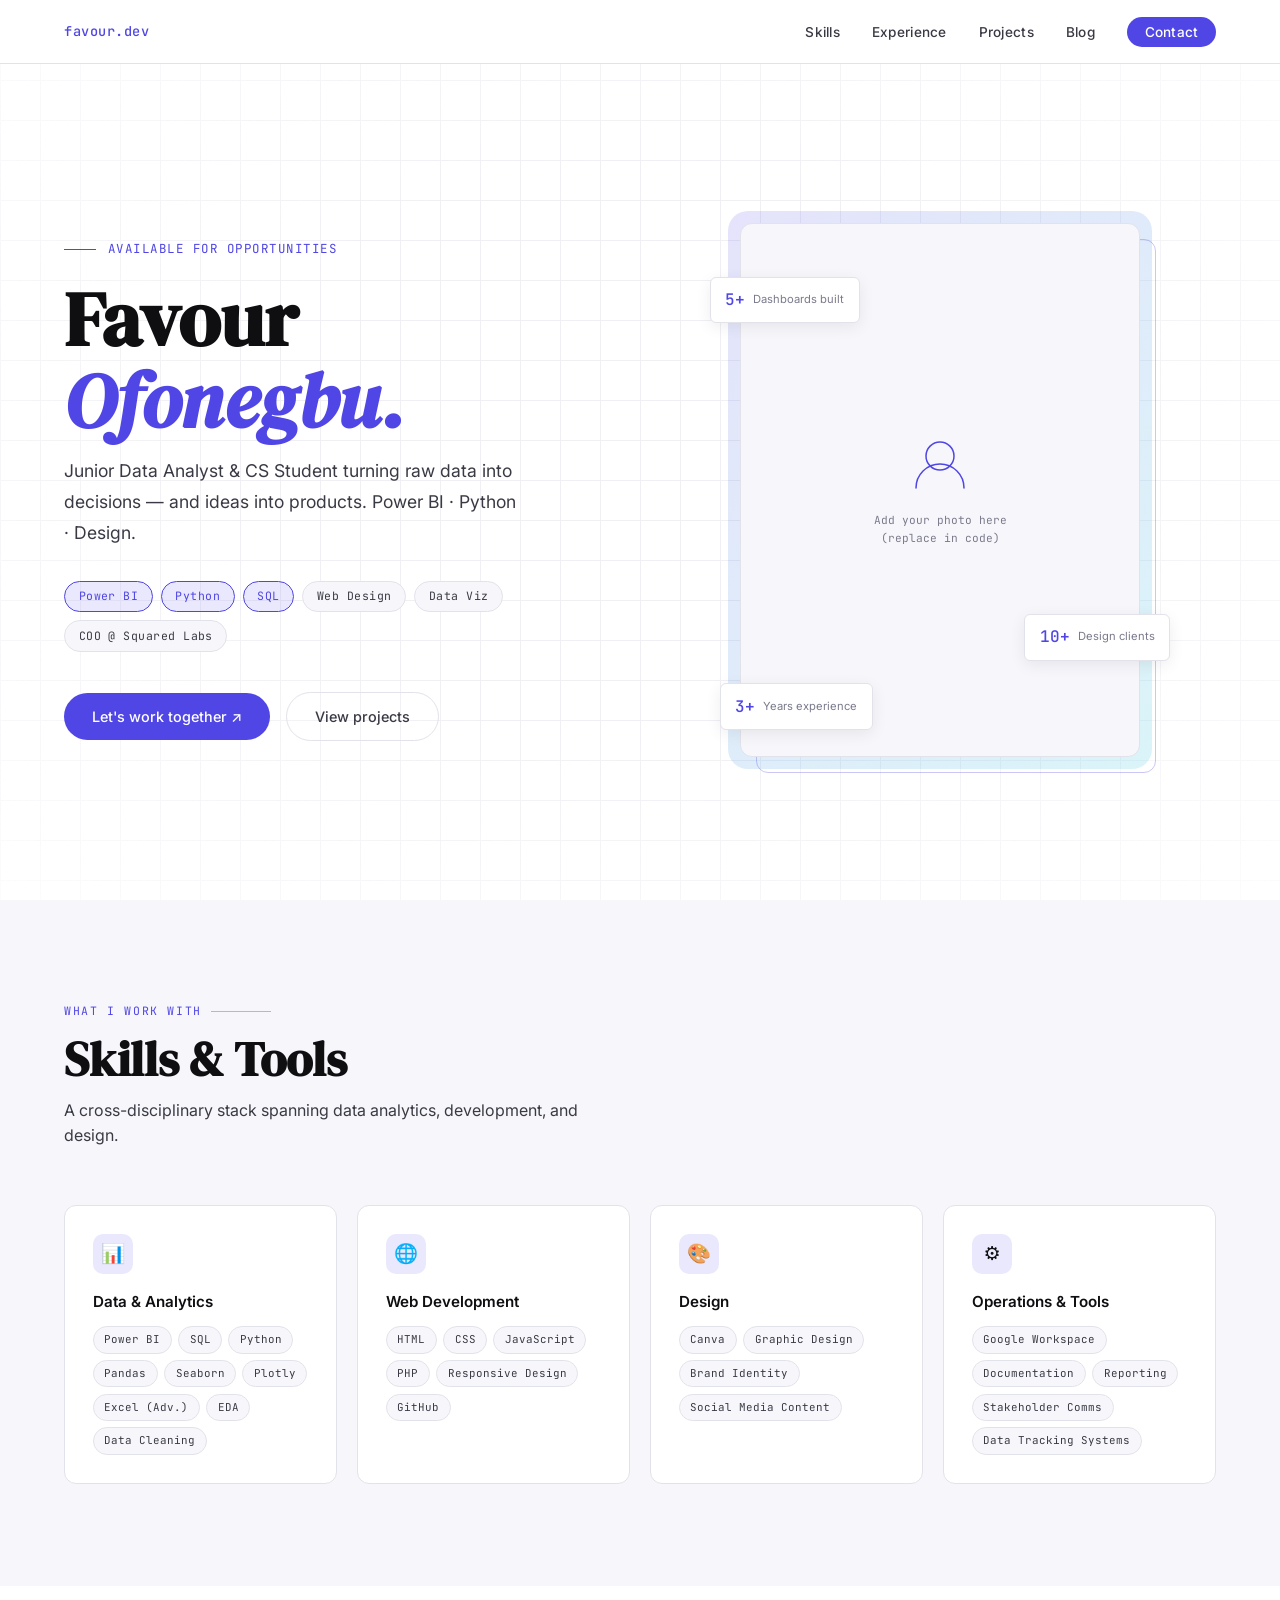
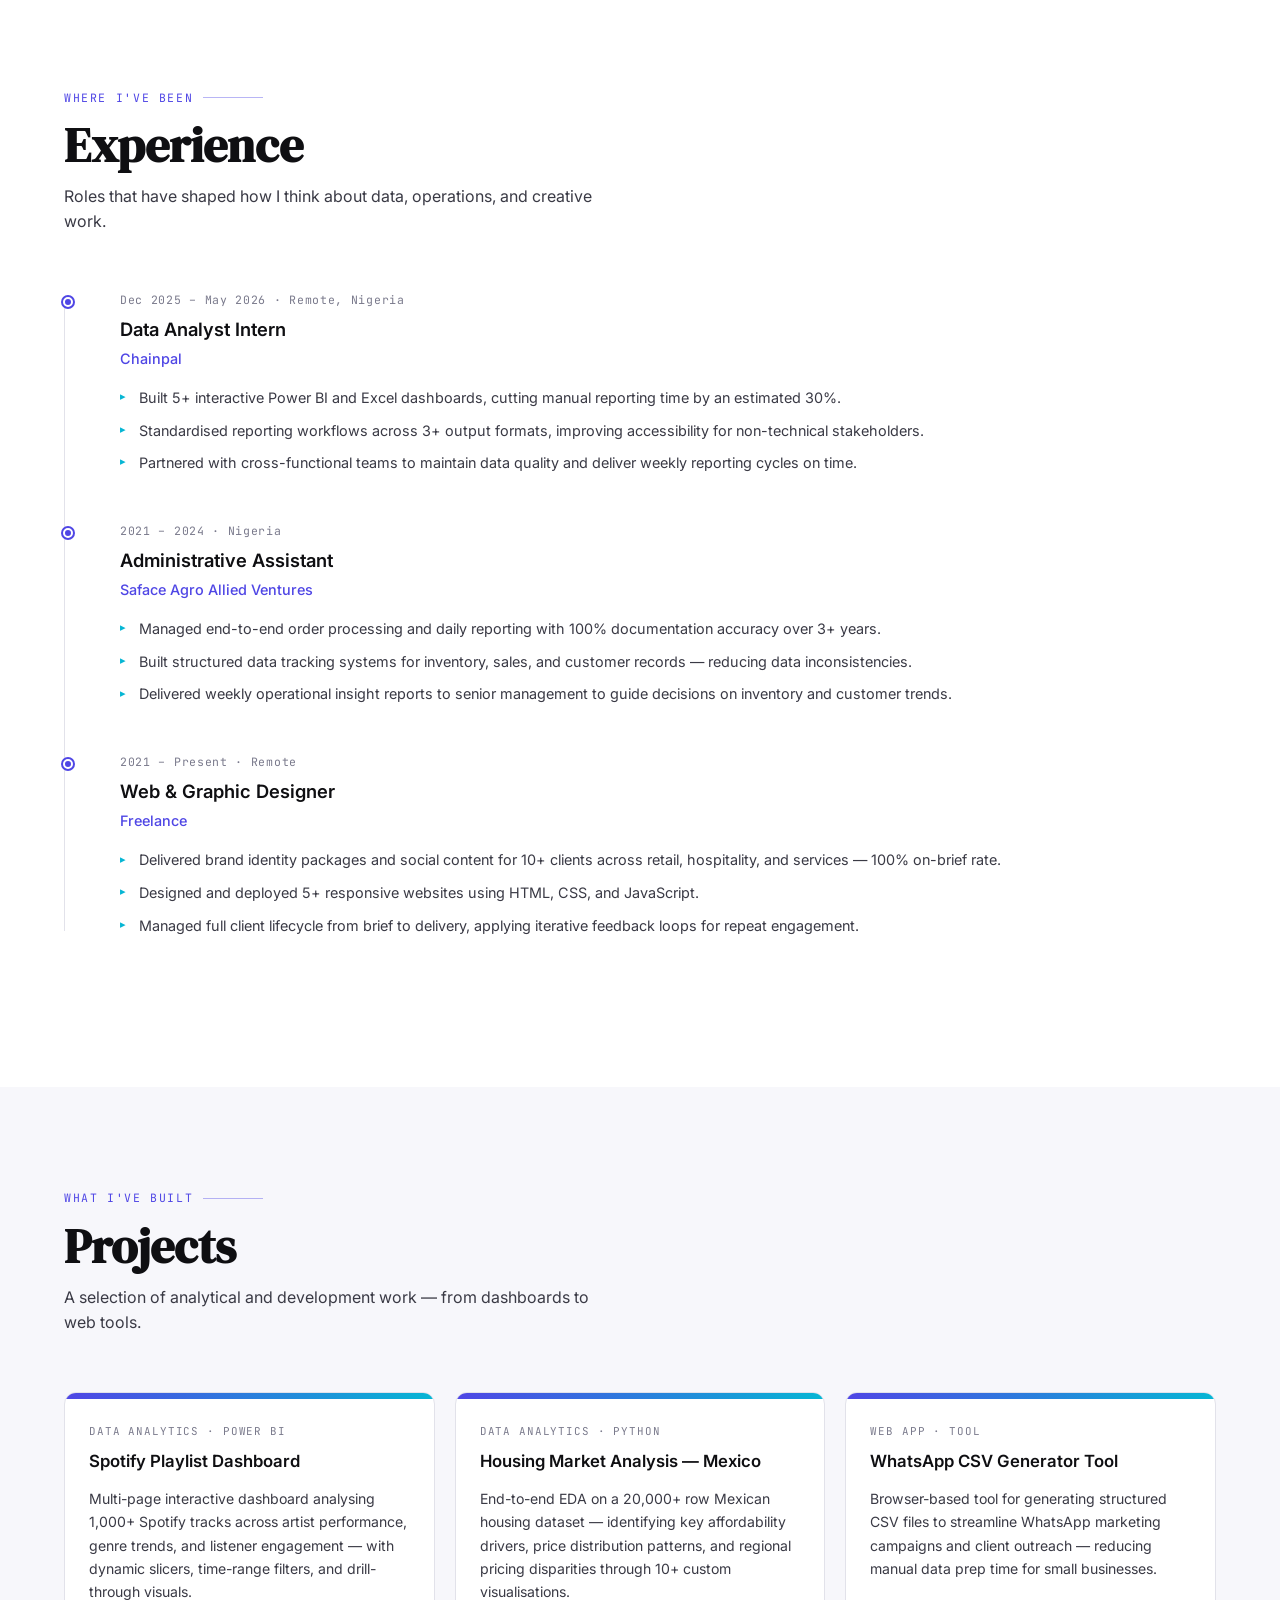
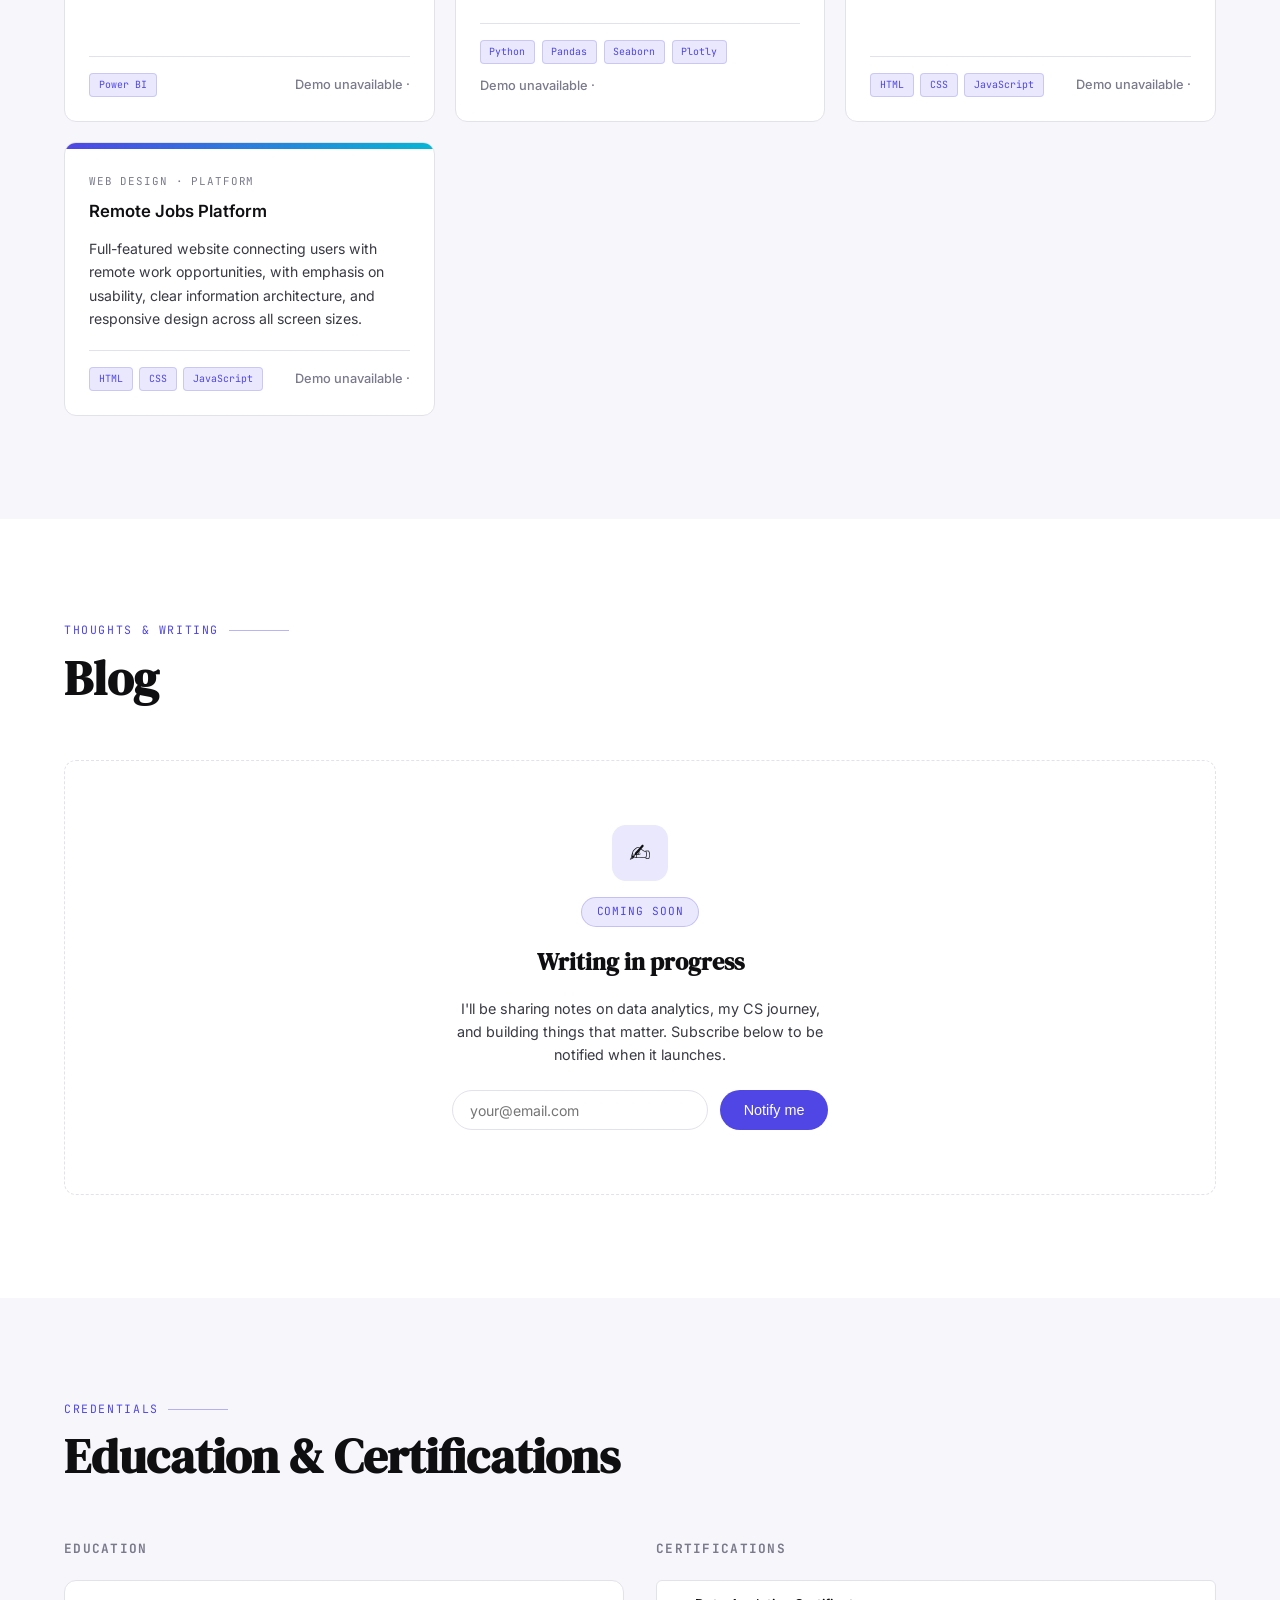
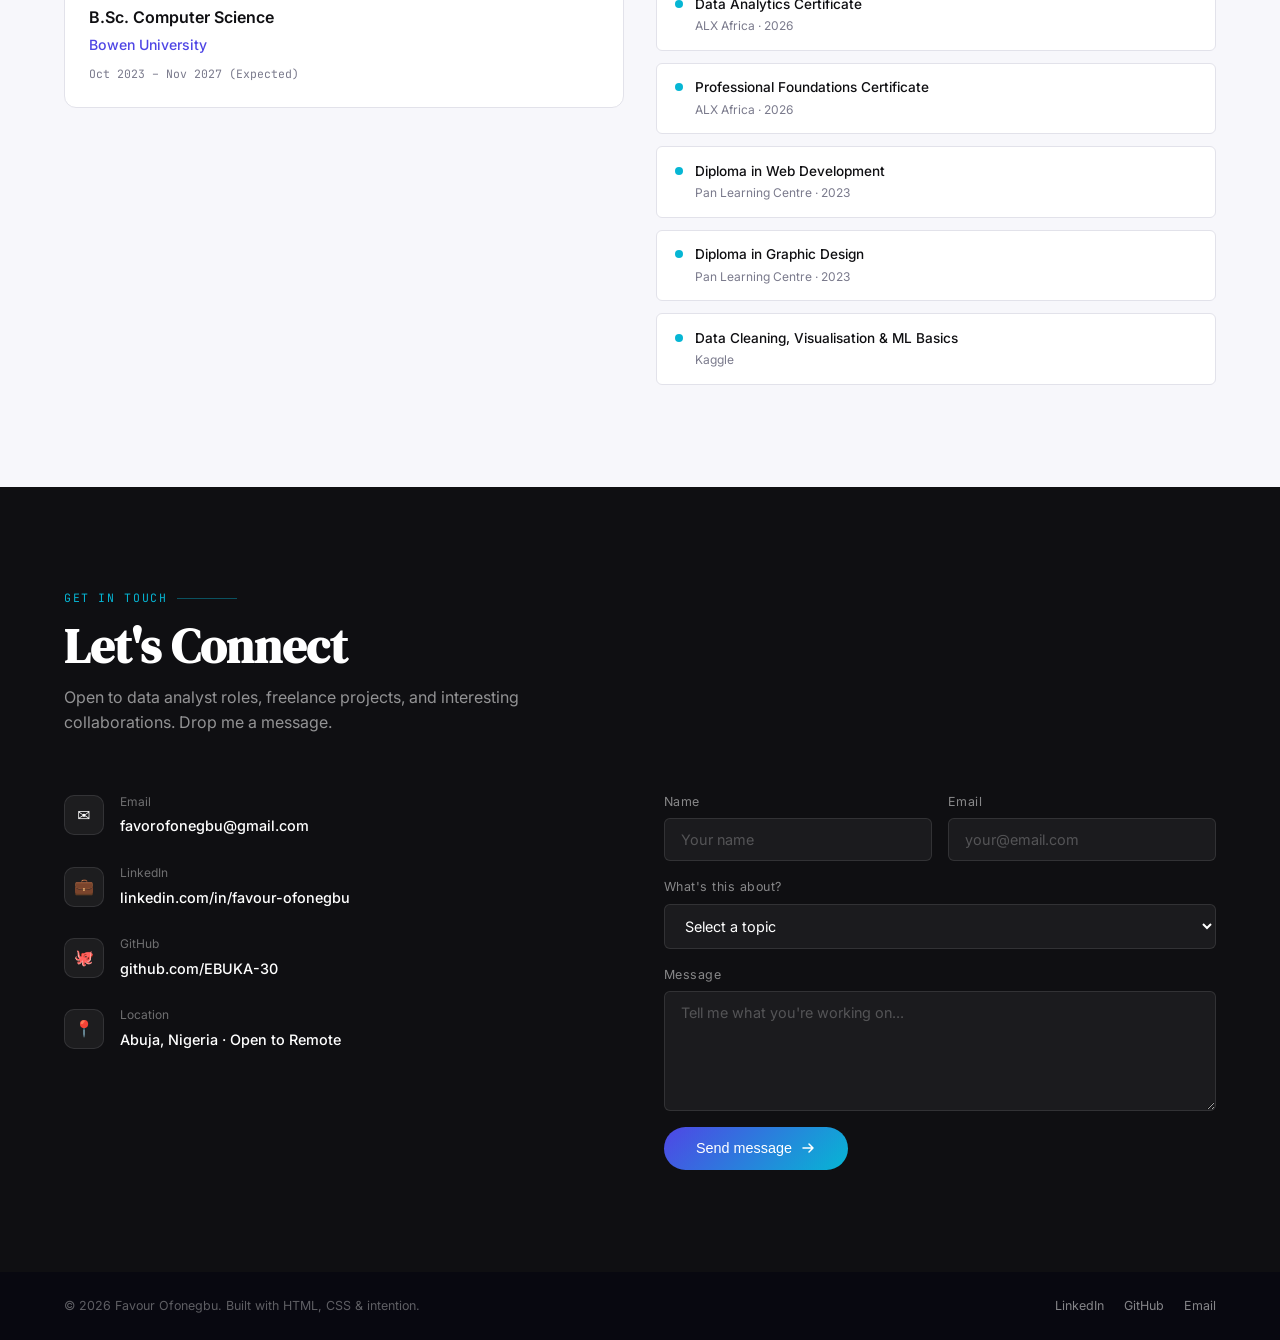
==== index.html @ 244ebd6d "Initial portfolio deploy" ====
<!DOCTYPE html>
<html lang="en">
<head>
  <meta charset="UTF-8" />
  <meta name="viewport" content="width=device-width, initial-scale=1.0" />
  <title>Favour Ofonegbu — Data Analyst & Designer</title>
  <link rel="preconnect" href="https://fonts.googleapis.com" />
  <link rel="preconnect" href="https://fonts.gstatic.com" crossorigin />
  <link href="https://fonts.googleapis.com/css2?family=DM+Serif+Display:ital@0;1&family=Inter:wght@300;400;500;600&family=JetBrains+Mono:wght@400;500&display=swap" rel="stylesheet" />
  <style>
    *, *::before, *::after { box-sizing: border-box; margin: 0; padding: 0; }

    :root {
      --ink:       #0F0F12;
      --ink-soft:  #3A3A45;
      --mid:       #7A7A8C;
      --line:      #E2E2EA;
      --surface:   #F7F7FB;
      --white:     #FFFFFF;
      --accent:    #4F46E5;       /* indigo — analytical, modern */
      --accent-2:  #06B6D4;       /* cyan — data / creative spark */
      --accent-glow: rgba(79, 70, 229, 0.12);

      --font-display: 'DM Serif Display', Georgia, serif;
      --font-body:    'Inter', system-ui, sans-serif;
      --font-mono:    'JetBrains Mono', monospace;

      --radius: 12px;
      --radius-sm: 6px;
      --transition: 0.25s cubic-bezier(0.4, 0, 0.2, 1);
    }

    html { scroll-behavior: smooth; }
    body {
      font-family: var(--font-body);
      background: var(--white);
      color: var(--ink);
      line-height: 1.6;
      -webkit-font-smoothing: antialiased;
    }

    /* ── SCROLLBAR ── */
    ::-webkit-scrollbar { width: 4px; }
    ::-webkit-scrollbar-track { background: var(--surface); }
    ::-webkit-scrollbar-thumb { background: var(--accent); border-radius: 4px; }

    /* ── NAV ── */
    nav {
      position: fixed; top: 0; left: 0; right: 0; z-index: 100;
      display: flex; align-items: center; justify-content: space-between;
      padding: 0 clamp(1.5rem, 5vw, 4rem);
      height: 64px;
      background: rgba(255,255,255,0.85);
      backdrop-filter: blur(12px);
      border-bottom: 1px solid var(--line);
    }
    .nav-logo {
      font-family: var(--font-mono);
      font-size: 0.85rem;
      font-weight: 500;
      color: var(--accent);
      letter-spacing: 0.04em;
      text-decoration: none;
    }
    .nav-links { display: flex; gap: 2rem; list-style: none; }
    .nav-links a {
      font-size: 0.85rem;
      font-weight: 500;
      color: var(--ink-soft);
      text-decoration: none;
      letter-spacing: 0.02em;
      transition: color var(--transition);
    }
    .nav-links a:hover { color: var(--accent); }
    .nav-cta {
      background: var(--accent);
      color: var(--white) !important;
      padding: 0.45rem 1.1rem;
      border-radius: 99px;
      transition: opacity var(--transition) !important;
    }
    .nav-cta:hover { opacity: 0.85; color: var(--white) !important; }

    .hamburger { display: none; flex-direction: column; gap: 5px; cursor: pointer; background: none; border: none; padding: 4px; }
    .hamburger span { display: block; width: 22px; height: 2px; background: var(--ink); border-radius: 2px; transition: var(--transition); }

    /* ── HERO ── */
    #hero {
      min-height: 100vh;
      display: grid;
      grid-template-columns: 1fr 1fr;
      align-items: center;
      padding: 80px clamp(1.5rem, 5vw, 4rem) 0;
      gap: 3rem;
      position: relative;
      overflow: hidden;
    }
    .hero-bg-grid {
      position: absolute; inset: 0; z-index: 0;
      background-image:
        linear-gradient(var(--line) 1px, transparent 1px),
        linear-gradient(90deg, var(--line) 1px, transparent 1px);
      background-size: 40px 40px;
      opacity: 0.5;
      mask-image: radial-gradient(ellipse 80% 80% at 50% 50%, black 40%, transparent 100%);
    }
    .hero-content { position: relative; z-index: 1; }
    .hero-eyebrow {
      font-family: var(--font-mono);
      font-size: 0.78rem;
      color: var(--accent);
      letter-spacing: 0.12em;
      text-transform: uppercase;
      margin-bottom: 1.25rem;
      display: flex; align-items: center; gap: 0.75rem;
    }
    .hero-eyebrow::before {
      content: '';
      display: block; width: 32px; height: 1px; background: var(--accent);
    }
    .hero-name {
      font-family: var(--font-display);
      font-size: clamp(2.8rem, 6vw, 5rem);
      line-height: 1.05;
      color: var(--ink);
      margin-bottom: 1rem;
    }
    .hero-name em {
      font-style: italic;
      color: var(--accent);
    }
    .hero-tagline {
      font-size: 1.1rem;
      color: var(--ink-soft);
      max-width: 460px;
      margin-bottom: 2rem;
      line-height: 1.75;
    }
    .hero-tags {
      display: flex; flex-wrap: wrap; gap: 0.5rem; margin-bottom: 2.5rem;
    }
    .tag {
      font-family: var(--font-mono);
      font-size: 0.72rem;
      padding: 0.35rem 0.85rem;
      border-radius: 99px;
      border: 1px solid var(--line);
      color: var(--ink-soft);
      background: var(--surface);
      letter-spacing: 0.04em;
    }
    .tag.active {
      border-color: var(--accent);
      color: var(--accent);
      background: var(--accent-glow);
    }
    .hero-actions { display: flex; gap: 1rem; flex-wrap: wrap; align-items: center; }
    .btn {
      display: inline-flex; align-items: center; gap: 0.5rem;
      padding: 0.75rem 1.75rem;
      border-radius: 99px;
      font-size: 0.9rem;
      font-weight: 500;
      text-decoration: none;
      cursor: pointer;
      border: none;
      transition: all var(--transition);
    }
    .btn-primary {
      background: var(--accent);
      color: var(--white);
    }
    .btn-primary:hover { opacity: 0.88; transform: translateY(-1px); }
    .btn-ghost {
      background: transparent;
      color: var(--ink-soft);
      border: 1px solid var(--line);
    }
    .btn-ghost:hover { border-color: var(--accent); color: var(--accent); transform: translateY(-1px); }

    /* Hero photo */
    .hero-visual {
      position: relative; z-index: 1;
      display: flex; justify-content: center; align-items: center;
    }
    .photo-frame {
      position: relative;
      width: clamp(260px, 35vw, 400px);
      aspect-ratio: 3/4;
    }
    .photo-frame::before {
      content: '';
      position: absolute;
      inset: -12px;
      border-radius: calc(var(--radius) + 8px);
      background: linear-gradient(135deg, var(--accent), var(--accent-2));
      z-index: -1;
      opacity: 0.15;
    }
    .photo-frame::after {
      content: '';
      position: absolute;
      top: 16px; right: -16px;
      width: 100%; height: 100%;
      border-radius: var(--radius);
      border: 1.5px solid var(--accent);
      opacity: 0.3;
      z-index: -1;
    }
    .photo-placeholder {
      width: 100%; height: 100%;
      border-radius: var(--radius);
      background: var(--surface);
      border: 1px solid var(--line);
      display: flex; flex-direction: column;
      align-items: center; justify-content: center;
      gap: 1rem;
      overflow: hidden;
    }
    .photo-placeholder img {
      width: 100%; height: 100%;
      object-fit: cover;
      border-radius: var(--radius);
      display: block;
    }
    .photo-placeholder .placeholder-text {
      font-family: var(--font-mono);
      font-size: 0.7rem;
      color: var(--mid);
      text-align: center;
    }

    /* floating data chips */
    .data-chip {
      position: absolute;
      background: var(--white);
      border: 1px solid var(--line);
      border-radius: var(--radius-sm);
      padding: 0.6rem 0.9rem;
      display: flex; align-items: center; gap: 0.5rem;
      box-shadow: 0 4px 16px rgba(0,0,0,0.07);
      animation: float 4s ease-in-out infinite;
    }
    .data-chip .chip-val {
      font-family: var(--font-mono);
      font-size: 1rem;
      font-weight: 500;
      color: var(--accent);
    }
    .data-chip .chip-label {
      font-size: 0.7rem;
      color: var(--mid);
      white-space: nowrap;
    }
    .chip-1 { top: 10%; left: -30px; animation-delay: 0s; }
    .chip-2 { bottom: 18%; right: -30px; animation-delay: 1.5s; }
    .chip-3 { bottom: 5%; left: -20px; animation-delay: 0.8s; }

    @keyframes float {
      0%, 100% { transform: translateY(0); }
      50% { transform: translateY(-8px); }
    }

    /* ── SECTION BASE ── */
    section { padding: clamp(4rem, 8vw, 7rem) clamp(1.5rem, 5vw, 4rem); }
    .section-header { margin-bottom: 3.5rem; }
    .section-eyebrow {
      font-family: var(--font-mono);
      font-size: 0.72rem;
      color: var(--accent);
      letter-spacing: 0.14em;
      text-transform: uppercase;
      margin-bottom: 0.75rem;
      display: flex; align-items: center; gap: 0.6rem;
    }
    .section-eyebrow::after {
      content: '';
      flex: 1; max-width: 60px; height: 1px; background: var(--accent); opacity: 0.4;
    }
    .section-title {
      font-family: var(--font-display);
      font-size: clamp(2rem, 4vw, 3rem);
      line-height: 1.1;
    }
    .section-subtitle {
      font-size: 1rem;
      color: var(--ink-soft);
      margin-top: 0.75rem;
      max-width: 560px;
    }

    /* ── SKILLS ── */
    #skills { background: var(--surface); }
    .skills-grid {
      display: grid;
      grid-template-columns: repeat(auto-fit, minmax(260px, 1fr));
      gap: 1.25rem;
    }
    .skill-card {
      background: var(--white);
      border: 1px solid var(--line);
      border-radius: var(--radius);
      padding: 1.75rem;
      transition: all var(--transition);
      position: relative;
      overflow: hidden;
    }
    .skill-card::before {
      content: '';
      position: absolute;
      top: 0; left: 0; right: 0; height: 3px;
      background: linear-gradient(90deg, var(--accent), var(--accent-2));
      transform: scaleX(0); transform-origin: left;
      transition: transform var(--transition);
    }
    .skill-card:hover { transform: translateY(-4px); box-shadow: 0 12px 32px rgba(79,70,229,0.1); }
    .skill-card:hover::before { transform: scaleX(1); }
    .skill-icon {
      width: 40px; height: 40px;
      border-radius: 10px;
      background: var(--accent-glow);
      display: flex; align-items: center; justify-content: center;
      margin-bottom: 1rem;
      font-size: 1.2rem;
    }
    .skill-card h3 {
      font-size: 0.95rem;
      font-weight: 600;
      margin-bottom: 0.75rem;
      color: var(--ink);
    }
    .skill-pills { display: flex; flex-wrap: wrap; gap: 0.4rem; }
    .pill {
      font-family: var(--font-mono);
      font-size: 0.68rem;
      padding: 0.25rem 0.65rem;
      border-radius: 99px;
      background: var(--surface);
      color: var(--ink-soft);
      border: 1px solid var(--line);
    }

    /* ── EXPERIENCE ── */
    #experience { background: var(--white); }
    .timeline { position: relative; padding-left: 1.5rem; }
    .timeline::before {
      content: '';
      position: absolute; left: 0; top: 6px; bottom: 6px;
      width: 1px; background: var(--line);
    }
    .timeline-item {
      position: relative;
      margin-bottom: 3rem;
      padding-left: 2rem;
    }
    .timeline-item::before {
      content: '';
      position: absolute; left: -1.55rem; top: 6px;
      width: 10px; height: 10px; border-radius: 50%;
      background: var(--accent);
      border: 2px solid var(--white);
      box-shadow: 0 0 0 2px var(--accent);
    }
    .timeline-meta {
      font-family: var(--font-mono);
      font-size: 0.72rem;
      color: var(--mid);
      letter-spacing: 0.06em;
      margin-bottom: 0.35rem;
    }
    .timeline-role {
      font-size: 1.15rem;
      font-weight: 600;
      color: var(--ink);
      margin-bottom: 0.15rem;
    }
    .timeline-company {
      font-size: 0.9rem;
      color: var(--accent);
      font-weight: 500;
      margin-bottom: 1rem;
    }
    .timeline-list { list-style: none; display: flex; flex-direction: column; gap: 0.6rem; }
    .timeline-list li {
      font-size: 0.9rem;
      color: var(--ink-soft);
      padding-left: 1.2rem;
      position: relative;
      line-height: 1.6;
    }
    .timeline-list li::before {
      content: '▸';
      position: absolute; left: 0;
      color: var(--accent-2);
      font-size: 0.7rem;
      top: 0.2em;
    }

    /* ── PROJECTS ── */
    #projects { background: var(--surface); }
    .projects-grid {
      display: grid;
      grid-template-columns: repeat(auto-fit, minmax(280px, 1fr));
      gap: 1.25rem;
    }
    .project-card {
      background: var(--white);
      border: 1px solid var(--line);
      border-radius: var(--radius);
      overflow: hidden;
      transition: all var(--transition);
      display: flex; flex-direction: column;
    }
    .project-card:hover { transform: translateY(-4px); box-shadow: 0 16px 40px rgba(79,70,229,0.1); }
    .project-banner {
      height: 6px;
      background: linear-gradient(90deg, var(--accent), var(--accent-2));
    }
    .project-body { padding: 1.5rem; flex: 1; display: flex; flex-direction: column; }
    .project-type {
      font-family: var(--font-mono);
      font-size: 0.68rem;
      color: var(--mid);
      letter-spacing: 0.08em;
      text-transform: uppercase;
      margin-bottom: 0.5rem;
    }
    .project-title {
      font-size: 1.05rem;
      font-weight: 600;
      margin-bottom: 0.75rem;
      color: var(--ink);
    }
    .project-desc {
      font-size: 0.88rem;
      color: var(--ink-soft);
      line-height: 1.65;
      flex: 1;
      margin-bottom: 1.25rem;
    }
    .project-footer {
      display: flex; align-items: center; justify-content: space-between;
      border-top: 1px solid var(--line);
      padding-top: 1rem;
      gap: 0.75rem;
      flex-wrap: wrap;
    }
    .project-stack { display: flex; gap: 0.4rem; flex-wrap: wrap; }
    .stack-badge {
      font-family: var(--font-mono);
      font-size: 0.62rem;
      padding: 0.2rem 0.55rem;
      border-radius: 4px;
      background: var(--accent-glow);
      color: var(--accent);
      border: 1px solid rgba(79,70,229,0.2);
    }
    .project-link {
      font-size: 0.8rem;
      font-weight: 500;
      color: var(--mid);
      text-decoration: none;
      display: flex; align-items: center; gap: 0.35rem;
      transition: color var(--transition);
      white-space: nowrap;
    }
    .project-link:hover { color: var(--accent); }
    .project-link.unavailable { cursor: default; pointer-events: none; }

    /* ── BLOG ── */
    #blog { background: var(--white); }
    .blog-coming-soon {
      border: 1.5px dashed var(--line);
      border-radius: var(--radius);
      padding: 4rem 2rem;
      text-align: center;
      display: flex; flex-direction: column; align-items: center; gap: 1rem;
    }
    .blog-coming-soon .cs-icon {
      width: 56px; height: 56px;
      border-radius: 14px;
      background: var(--accent-glow);
      display: flex; align-items: center; justify-content: center;
      font-size: 1.6rem;
    }
    .blog-coming-soon h3 {
      font-family: var(--font-display);
      font-size: 1.5rem;
    }
    .blog-coming-soon p {
      color: var(--ink-soft);
      font-size: 0.9rem;
      max-width: 380px;
    }
    .cs-badge {
      font-family: var(--font-mono);
      font-size: 0.7rem;
      padding: 0.3rem 0.9rem;
      border-radius: 99px;
      background: var(--accent-glow);
      color: var(--accent);
      border: 1px solid rgba(79,70,229,0.25);
      letter-spacing: 0.08em;
      text-transform: uppercase;
    }

    /* ── EDUCATION & CERTS ── */
    #education { background: var(--surface); }
    .edu-cert-grid {
      display: grid;
      grid-template-columns: 1fr 1fr;
      gap: 2rem;
    }
    .edu-block h3, .cert-block h3 {
      font-size: 0.8rem;
      font-family: var(--font-mono);
      color: var(--mid);
      letter-spacing: 0.1em;
      text-transform: uppercase;
      margin-bottom: 1.25rem;
    }
    .edu-card {
      background: var(--white);
      border: 1px solid var(--line);
      border-radius: var(--radius);
      padding: 1.5rem;
    }
    .edu-degree {
      font-size: 1rem;
      font-weight: 600;
      margin-bottom: 0.25rem;
    }
    .edu-school {
      font-size: 0.88rem;
      color: var(--accent);
      font-weight: 500;
      margin-bottom: 0.5rem;
    }
    .edu-year {
      font-family: var(--font-mono);
      font-size: 0.72rem;
      color: var(--mid);
    }
    .cert-list { display: flex; flex-direction: column; gap: 0.75rem; }
    .cert-item {
      background: var(--white);
      border: 1px solid var(--line);
      border-radius: var(--radius-sm);
      padding: 0.9rem 1.1rem;
      display: flex; align-items: flex-start; gap: 0.75rem;
    }
    .cert-dot {
      width: 8px; height: 8px; border-radius: 50%;
      background: var(--accent-2); flex-shrink: 0; margin-top: 5px;
    }
    .cert-name {
      font-size: 0.85rem;
      font-weight: 500;
      color: var(--ink);
      line-height: 1.4;
    }
    .cert-issuer {
      font-size: 0.75rem;
      color: var(--mid);
      margin-top: 0.15rem;
    }

    /* ── CONTACT ── */
    #contact {
      background: var(--ink);
      color: var(--white);
    }
    #contact .section-eyebrow { color: var(--accent-2); }
    #contact .section-eyebrow::after { background: var(--accent-2); }
    #contact .section-title { color: var(--white); }
    #contact .section-subtitle { color: rgba(255,255,255,0.55); }

    .contact-grid {
      display: grid;
      grid-template-columns: 1fr 1fr;
      gap: 3rem;
      align-items: start;
    }
    .contact-info { display: flex; flex-direction: column; gap: 1.5rem; }
    .contact-link-row {
      display: flex; align-items: center; gap: 1rem;
    }
    .contact-icon {
      width: 40px; height: 40px; border-radius: 10px;
      background: rgba(255,255,255,0.06);
      border: 1px solid rgba(255,255,255,0.1);
      display: flex; align-items: center; justify-content: center;
      font-size: 1rem; flex-shrink: 0;
    }
    .contact-link-label {
      font-size: 0.75rem;
      color: rgba(255,255,255,0.4);
      margin-bottom: 0.15rem;
    }
    .contact-link-val {
      font-size: 0.9rem;
      font-weight: 500;
      color: var(--white);
      text-decoration: none;
      transition: color var(--transition);
    }
    .contact-link-val:hover { color: var(--accent-2); }

    /* Form */
    .contact-form { display: flex; flex-direction: column; gap: 1rem; }
    .form-row { display: grid; grid-template-columns: 1fr 1fr; gap: 1rem; }
    .form-group { display: flex; flex-direction: column; gap: 0.4rem; }
    .form-group label {
      font-size: 0.78rem;
      color: rgba(255,255,255,0.5);
      letter-spacing: 0.04em;
    }
    .form-group input,
    .form-group textarea,
    .form-group select {
      background: rgba(255,255,255,0.05);
      border: 1px solid rgba(255,255,255,0.1);
      border-radius: var(--radius-sm);
      padding: 0.75rem 1rem;
      color: var(--white);
      font-family: var(--font-body);
      font-size: 0.9rem;
      outline: none;
      transition: border-color var(--transition);
      width: 100%;
    }
    .form-group input::placeholder,
    .form-group textarea::placeholder { color: rgba(255,255,255,0.25); }
    .form-group input:focus,
    .form-group textarea:focus,
    .form-group select:focus { border-color: var(--accent-2); }
    .form-group textarea { resize: vertical; min-height: 120px; }
    .form-group select option { background: var(--ink); color: var(--white); }
    .btn-send {
      background: linear-gradient(135deg, var(--accent), var(--accent-2));
      color: var(--white);
      border: none;
      padding: 0.85rem 2rem;
      border-radius: 99px;
      font-size: 0.9rem;
      font-weight: 500;
      cursor: pointer;
      transition: all var(--transition);
      align-self: flex-start;
      display: flex; align-items: center; gap: 0.5rem;
    }
    .btn-send:hover { opacity: 0.88; transform: translateY(-1px); }
    .form-success {
      display: none;
      background: rgba(6, 182, 212, 0.1);
      border: 1px solid var(--accent-2);
      border-radius: var(--radius-sm);
      padding: 1rem 1.25rem;
      color: var(--accent-2);
      font-size: 0.88rem;
    }

    /* ── FOOTER ── */
    footer {
      background: #080810;
      color: rgba(255,255,255,0.35);
      padding: 1.5rem clamp(1.5rem, 5vw, 4rem);
      display: flex;
      align-items: center;
      justify-content: space-between;
      font-size: 0.78rem;
      gap: 1rem;
      flex-wrap: wrap;
    }
    footer a { color: rgba(255,255,255,0.5); text-decoration: none; transition: color var(--transition); }
    footer a:hover { color: var(--accent-2); }
    .footer-socials { display: flex; gap: 1.25rem; }

    /* ── SCROLL REVEAL ── */
    .reveal { opacity: 0; transform: translateY(24px); transition: opacity 0.6s ease, transform 0.6s ease; }
    .reveal.visible { opacity: 1; transform: none; }

    /* ── MOBILE ── */
    @media (max-width: 768px) {
      #hero { grid-template-columns: 1fr; text-align: center; padding-top: 100px; }
      .hero-eyebrow { justify-content: center; }
      .hero-tags { justify-content: center; }
      .hero-actions { justify-content: center; }
      .hero-tagline { margin: 0 auto 2rem; }
      .hero-visual { order: -1; }
      .photo-frame { width: 220px; }
      .chip-1, .chip-2, .chip-3 { display: none; }

      .edu-cert-grid { grid-template-columns: 1fr; }
      .contact-grid { grid-template-columns: 1fr; }
      .form-row { grid-template-columns: 1fr; }

      .nav-links { display: none; flex-direction: column; position: fixed; top: 64px; left: 0; right: 0;
        background: var(--white); padding: 1.5rem; border-bottom: 1px solid var(--line); gap: 1.25rem; }
      .nav-links.open { display: flex; }
      .hamburger { display: flex; }

      .chip-1, .chip-2, .chip-3 { display: none; }
    }
  </style>
</head>
<body>

  <!-- NAV -->
  <nav>
    <a class="nav-logo" href="#hero">favour.dev</a>
    <ul class="nav-links" id="nav-links">
      <li><a href="#skills">Skills</a></li>
      <li><a href="#experience">Experience</a></li>
      <li><a href="#projects">Projects</a></li>
      <li><a href="#blog">Blog</a></li>
      <li><a href="#contact" class="nav-cta">Contact</a></li>
    </ul>
    <button class="hamburger" id="hamburger" aria-label="Toggle menu">
      <span></span><span></span><span></span>
    </button>
  </nav>

  <!-- HERO -->
  <section id="hero">
    <div class="hero-bg-grid"></div>
    <div class="hero-content">
      <div class="hero-eyebrow">Available for opportunities</div>
      <h1 class="hero-name">
        Favour<br><em>Ofonegbu.</em>
      </h1>
      <p class="hero-tagline">
        Junior Data Analyst & CS Student turning raw data into decisions — and ideas into products. Power BI · Python · Design.
      </p>
      <div class="hero-tags">
        <span class="tag active">Power BI</span>
        <span class="tag active">Python</span>
        <span class="tag active">SQL</span>
        <span class="tag">Web Design</span>
        <span class="tag">Data Viz</span>
        <span class="tag">COO @ Squared Labs</span>
      </div>
      <div class="hero-actions">
        <a class="btn btn-primary" href="#contact">Let's work together ↗</a>
        <a class="btn btn-ghost" href="#projects">View projects</a>
      </div>
    </div>

    <div class="hero-visual">
      <div class="photo-frame">
        <!-- Replace src with your actual photo path when deploying -->
        <div class="photo-placeholder" id="photo-area">
          <svg width="64" height="64" viewBox="0 0 64 64" fill="none" xmlns="http://www.w3.org/2000/svg">
            <circle cx="32" cy="24" r="14" stroke="#4F46E5" stroke-width="1.5"/>
            <path d="M8 56c0-13.255 10.745-24 24-24s24 10.745 24 24" stroke="#4F46E5" stroke-width="1.5" stroke-linecap="round"/>
          </svg>
          <span class="placeholder-text">Add your photo here<br/>(replace in code)</span>
        </div>
        <div class="data-chip chip-1">
          <span class="chip-val">5+</span>
          <span class="chip-label">Dashboards built</span>
        </div>
        <div class="data-chip chip-2">
          <span class="chip-val">10+</span>
          <span class="chip-label">Design clients</span>
        </div>
        <div class="data-chip chip-3">
          <span class="chip-val">3+</span>
          <span class="chip-label">Years experience</span>
        </div>
      </div>
    </div>
  </section>

  <!-- SKILLS -->
  <section id="skills">
    <div class="section-header reveal">
      <div class="section-eyebrow">What I work with</div>
      <h2 class="section-title">Skills & Tools</h2>
      <p class="section-subtitle">A cross-disciplinary stack spanning data analytics, development, and design.</p>
    </div>
    <div class="skills-grid">
      <div class="skill-card reveal">
        <div class="skill-icon">📊</div>
        <h3>Data & Analytics</h3>
        <div class="skill-pills">
          <span class="pill">Power BI</span>
          <span class="pill">SQL</span>
          <span class="pill">Python</span>
          <span class="pill">Pandas</span>
          <span class="pill">Seaborn</span>
          <span class="pill">Plotly</span>
          <span class="pill">Excel (Adv.)</span>
          <span class="pill">EDA</span>
          <span class="pill">Data Cleaning</span>
        </div>
      </div>
      <div class="skill-card reveal">
        <div class="skill-icon">🌐</div>
        <h3>Web Development</h3>
        <div class="skill-pills">
          <span class="pill">HTML</span>
          <span class="pill">CSS</span>
          <span class="pill">JavaScript</span>
          <span class="pill">PHP</span>
          <span class="pill">Responsive Design</span>
          <span class="pill">GitHub</span>
        </div>
      </div>
      <div class="skill-card reveal">
        <div class="skill-icon">🎨</div>
        <h3>Design</h3>
        <div class="skill-pills">
          <span class="pill">Canva</span>
          <span class="pill">Graphic Design</span>
          <span class="pill">Brand Identity</span>
          <span class="pill">Social Media Content</span>
        </div>
      </div>
      <div class="skill-card reveal">
        <div class="skill-icon">⚙️</div>
        <h3>Operations & Tools</h3>
        <div class="skill-pills">
          <span class="pill">Google Workspace</span>
          <span class="pill">Documentation</span>
          <span class="pill">Reporting</span>
          <span class="pill">Stakeholder Comms</span>
          <span class="pill">Data Tracking Systems</span>
        </div>
      </div>
    </div>
  </section>

  <!-- EXPERIENCE -->
  <section id="experience">
    <div class="section-header reveal">
      <div class="section-eyebrow">Where I've been</div>
      <h2 class="section-title">Experience</h2>
      <p class="section-subtitle">Roles that have shaped how I think about data, operations, and creative work.</p>
    </div>
    <div class="timeline">
      <div class="timeline-item reveal">
        <div class="timeline-meta">Dec 2025 – May 2026 · Remote, Nigeria</div>
        <div class="timeline-role">Data Analyst Intern</div>
        <div class="timeline-company">Chainpal</div>
        <ul class="timeline-list">
          <li>Built 5+ interactive Power BI and Excel dashboards, cutting manual reporting time by an estimated 30%.</li>
          <li>Standardised reporting workflows across 3+ output formats, improving accessibility for non-technical stakeholders.</li>
          <li>Partnered with cross-functional teams to maintain data quality and deliver weekly reporting cycles on time.</li>
        </ul>
      </div>
      <div class="timeline-item reveal">
        <div class="timeline-meta">2021 – 2024 · Nigeria</div>
        <div class="timeline-role">Administrative Assistant</div>
        <div class="timeline-company">Saface Agro Allied Ventures</div>
        <ul class="timeline-list">
          <li>Managed end-to-end order processing and daily reporting with 100% documentation accuracy over 3+ years.</li>
          <li>Built structured data tracking systems for inventory, sales, and customer records — reducing data inconsistencies.</li>
          <li>Delivered weekly operational insight reports to senior management to guide decisions on inventory and customer trends.</li>
        </ul>
      </div>
      <div class="timeline-item reveal">
        <div class="timeline-meta">2021 – Present · Remote</div>
        <div class="timeline-role">Web & Graphic Designer</div>
        <div class="timeline-company">Freelance</div>
        <ul class="timeline-list">
          <li>Delivered brand identity packages and social content for 10+ clients across retail, hospitality, and services — 100% on-brief rate.</li>
          <li>Designed and deployed 5+ responsive websites using HTML, CSS, and JavaScript.</li>
          <li>Managed full client lifecycle from brief to delivery, applying iterative feedback loops for repeat engagement.</li>
        </ul>
      </div>
    </div>
  </section>

  <!-- PROJECTS -->
  <section id="projects">
    <div class="section-header reveal">
      <div class="section-eyebrow">What I've built</div>
      <h2 class="section-title">Projects</h2>
      <p class="section-subtitle">A selection of analytical and development work — from dashboards to web tools.</p>
    </div>
    <div class="projects-grid">
      <div class="project-card reveal">
        <div class="project-banner"></div>
        <div class="project-body">
          <div class="project-type">Data Analytics · Power BI</div>
          <div class="project-title">Spotify Playlist Dashboard</div>
          <p class="project-desc">Multi-page interactive dashboard analysing 1,000+ Spotify tracks across artist performance, genre trends, and listener engagement — with dynamic slicers, time-range filters, and drill-through visuals.</p>
          <div class="project-footer">
            <div class="project-stack">
              <span class="stack-badge">Power BI</span>
            </div>
            <a class="project-link unavailable">Demo unavailable ·</a>
          </div>
        </div>
      </div>
      <div class="project-card reveal">
        <div class="project-banner"></div>
        <div class="project-body">
          <div class="project-type">Data Analytics · Python</div>
          <div class="project-title">Housing Market Analysis — Mexico</div>
          <p class="project-desc">End-to-end EDA on a 20,000+ row Mexican housing dataset — identifying key affordability drivers, price distribution patterns, and regional pricing disparities through 10+ custom visualisations.</p>
          <div class="project-footer">
            <div class="project-stack">
              <span class="stack-badge">Python</span>
              <span class="stack-badge">Pandas</span>
              <span class="stack-badge">Seaborn</span>
              <span class="stack-badge">Plotly</span>
            </div>
            <a class="project-link unavailable">Demo unavailable ·</a>
          </div>
        </div>
      </div>
      <div class="project-card reveal">
        <div class="project-banner"></div>
        <div class="project-body">
          <div class="project-type">Web App · Tool</div>
          <div class="project-title">WhatsApp CSV Generator Tool</div>
          <p class="project-desc">Browser-based tool for generating structured CSV files to streamline WhatsApp marketing campaigns and client outreach — reducing manual data prep time for small businesses.</p>
          <div class="project-footer">
            <div class="project-stack">
              <span class="stack-badge">HTML</span>
              <span class="stack-badge">CSS</span>
              <span class="stack-badge">JavaScript</span>
            </div>
            <a class="project-link unavailable">Demo unavailable ·</a>
          </div>
        </div>
      </div>
      <div class="project-card reveal">
        <div class="project-banner"></div>
        <div class="project-body">
          <div class="project-type">Web Design · Platform</div>
          <div class="project-title">Remote Jobs Platform</div>
          <p class="project-desc">Full-featured website connecting users with remote work opportunities, with emphasis on usability, clear information architecture, and responsive design across all screen sizes.</p>
          <div class="project-footer">
            <div class="project-stack">
              <span class="stack-badge">HTML</span>
              <span class="stack-badge">CSS</span>
              <span class="stack-badge">JavaScript</span>
            </div>
            <a class="project-link unavailable">Demo unavailable ·</a>
          </div>
        </div>
      </div>
    </div>
  </section>

  <!-- BLOG -->
  <section id="blog">
    <div class="section-header reveal">
      <div class="section-eyebrow">Thoughts & writing</div>
      <h2 class="section-title">Blog</h2>
    </div>
    <div class="blog-coming-soon reveal">
      <div class="cs-icon">✍️</div>
      <span class="cs-badge">Coming Soon</span>
      <h3>Writing in progress</h3>
      <p>I'll be sharing notes on data analytics, my CS journey, and building things that matter. Subscribe below to be notified when it launches.</p>
      <div style="display:flex;gap:0.75rem;flex-wrap:wrap;justify-content:center;margin-top:0.5rem;">
        <input type="email" placeholder="your@email.com" style="padding:0.65rem 1.1rem;border-radius:99px;border:1px solid var(--line);font-family:var(--font-body);font-size:0.88rem;outline:none;color:var(--ink);min-width:220px;" id="blog-email">
        <button onclick="handleBlogNotify()" class="btn btn-primary" style="padding:0.65rem 1.5rem;">Notify me</button>
      </div>
      <span id="blog-notify-msg" style="font-size:0.82rem;color:var(--accent);display:none;">You're on the list! 🎉</span>
    </div>
  </section>

  <!-- EDUCATION & CERTS -->
  <section id="education">
    <div class="section-header reveal">
      <div class="section-eyebrow">Credentials</div>
      <h2 class="section-title">Education & Certifications</h2>
    </div>
    <div class="edu-cert-grid">
      <div class="edu-block reveal">
        <h3>Education</h3>
        <div class="edu-card">
          <div class="edu-degree">B.Sc. Computer Science</div>
          <div class="edu-school">Bowen University</div>
          <div class="edu-year">Oct 2023 – Nov 2027 (Expected)</div>
        </div>
      </div>
      <div class="cert-block reveal">
        <h3>Certifications</h3>
        <div class="cert-list">
          <div class="cert-item">
            <div class="cert-dot"></div>
            <div>
              <div class="cert-name">Data Analytics Certificate</div>
              <div class="cert-issuer">ALX Africa · 2026</div>
            </div>
          </div>
          <div class="cert-item">
            <div class="cert-dot"></div>
            <div>
              <div class="cert-name">Professional Foundations Certificate</div>
              <div class="cert-issuer">ALX Africa · 2026</div>
            </div>
          </div>
          <div class="cert-item">
            <div class="cert-dot"></div>
            <div>
              <div class="cert-name">Diploma in Web Development</div>
              <div class="cert-issuer">Pan Learning Centre · 2023</div>
            </div>
          </div>
          <div class="cert-item">
            <div class="cert-dot"></div>
            <div>
              <div class="cert-name">Diploma in Graphic Design</div>
              <div class="cert-issuer">Pan Learning Centre · 2023</div>
            </div>
          </div>
          <div class="cert-item">
            <div class="cert-dot"></div>
            <div>
              <div class="cert-name">Data Cleaning, Visualisation & ML Basics</div>
              <div class="cert-issuer">Kaggle</div>
            </div>
          </div>
        </div>
      </div>
    </div>
  </section>

  <!-- CONTACT -->
  <section id="contact">
    <div class="section-header reveal">
      <div class="section-eyebrow">Get in touch</div>
      <h2 class="section-title">Let's Connect</h2>
      <p class="section-subtitle">Open to data analyst roles, freelance projects, and interesting collaborations. Drop me a message.</p>
    </div>
    <div class="contact-grid">
      <div class="contact-info reveal">
        <div class="contact-link-row">
          <div class="contact-icon">✉️</div>
          <div>
            <div class="contact-link-label">Email</div>
            <a class="contact-link-val" href="mailto:favorofonegbu@gmail.com">favorofonegbu@gmail.com</a>
          </div>
        </div>
        <div class="contact-link-row">
          <div class="contact-icon">💼</div>
          <div>
            <div class="contact-link-label">LinkedIn</div>
            <a class="contact-link-val" href="https://linkedin.com/in/favour-ofonegbu" target="_blank" rel="noopener">linkedin.com/in/favour-ofonegbu</a>
          </div>
        </div>
        <div class="contact-link-row">
          <div class="contact-icon">🐙</div>
          <div>
            <div class="contact-link-label">GitHub</div>
            <a class="contact-link-val" href="https://github.com/EBUKA-30" target="_blank" rel="noopener">github.com/EBUKA-30</a>
          </div>
        </div>
        <div class="contact-link-row">
          <div class="contact-icon">📍</div>
          <div>
            <div class="contact-link-label">Location</div>
            <span class="contact-link-val" style="cursor:default;">Abuja, Nigeria · Open to Remote</span>
          </div>
        </div>
      </div>

      <div class="reveal">
        <form class="contact-form" id="contact-form" onsubmit="handleFormSubmit(event)">
          <div class="form-row">
            <div class="form-group">
              <label for="cf-name">Name</label>
              <input type="text" id="cf-name" placeholder="Your name" required />
            </div>
            <div class="form-group">
              <label for="cf-email">Email</label>
              <input type="email" id="cf-email" placeholder="your@email.com" required />
            </div>
          </div>
          <div class="form-group">
            <label for="cf-subject">What's this about?</label>
            <select id="cf-subject">
              <option value="">Select a topic</option>
              <option>Data Analytics role / opportunity</option>
              <option>Freelance web design project</option>
              <option>Freelance graphic design project</option>
              <option>Collaboration</option>
              <option>Other</option>
            </select>
          </div>
          <div class="form-group">
            <label for="cf-message">Message</label>
            <textarea id="cf-message" placeholder="Tell me what you're working on..." required></textarea>
          </div>
          <div class="form-success" id="form-success">
            ✓ Message sent! I'll get back to you within 24–48 hours.
          </div>
          <button type="submit" class="btn-send">
            Send message
            <svg width="16" height="16" viewBox="0 0 16 16" fill="none"><path d="M3 8h10M9 4l4 4-4 4" stroke="currentColor" stroke-width="1.5" stroke-linecap="round" stroke-linejoin="round"/></svg>
          </button>
        </form>
      </div>
    </div>
  </section>

  <!-- FOOTER -->
  <footer>
    <span>© 2026 Favour Ofonegbu. Built with HTML, CSS & intention.</span>
    <div class="footer-socials">
      <a href="https://linkedin.com/in/favour-ofonegbu" target="_blank" rel="noopener">LinkedIn</a>
      <a href="https://github.com/EBUKA-30" target="_blank" rel="noopener">GitHub</a>
      <a href="mailto:favorofonegbu@gmail.com">Email</a>
    </div>
  </footer>

  <script>
    // Mobile nav
    const hamburger = document.getElementById('hamburger');
    const navLinks = document.getElementById('nav-links');
    hamburger.addEventListener('click', () => navLinks.classList.toggle('open'));
    navLinks.querySelectorAll('a').forEach(a => a.addEventListener('click', () => navLinks.classList.remove('open')));

    // Scroll reveal
    const reveals = document.querySelectorAll('.reveal');
    const observer = new IntersectionObserver(entries => {
      entries.forEach((entry, i) => {
        if (entry.isIntersecting) {
          setTimeout(() => entry.target.classList.add('visible'), i * 80);
          observer.unobserve(entry.target);
        }
      });
    }, { threshold: 0.12 });
    reveals.forEach(el => observer.observe(el));

    // Contact form — links to Formspree (you'll need to set up your endpoint)
    function handleFormSubmit(e) {
      e.preventDefault();
      // TO ACTIVATE: Replace YOUR_FORM_ID below with your Formspree form ID
      // Sign up free at formspree.io, create a form, and paste the ID here
      const FORMSPREE_ENDPOINT = 'https://formspree.io/f/mpqglwbl';

      const name    = document.getElementById('cf-name').value;
      const email   = document.getElementById('cf-email').value;
      const subject = document.getElementById('cf-subject').value;
      const message = document.getElementById('cf-message').value;

      const btn = e.target.querySelector('.btn-send');
      btn.textContent = 'Sending…';
      btn.disabled = true;

      fetch(FORMSPREE_ENDPOINT, {
        method: 'POST',
        headers: { 'Content-Type': 'application/json', 'Accept': 'application/json' },
        body: JSON.stringify({ name, email, subject, message })
      })
      .then(res => res.json())
      .then(data => {
        if (data.ok) {
          document.getElementById('form-success').style.display = 'block';
          e.target.reset();
        } else {
          alert('Something went wrong. Please email me directly at favorofonegbu@gmail.com');
        }
      })
      .catch(() => alert('Network error. Please email me directly at favorofonegbu@gmail.com'))
      .finally(() => {
        btn.innerHTML = 'Send message <svg width="16" height="16" viewBox="0 0 16 16" fill="none"><path d="M3 8h10M9 4l4 4-4 4" stroke="currentColor" stroke-width="1.5" stroke-linecap="round" stroke-linejoin="round"/></svg>';
        btn.disabled = false;
      });
    }

    // Blog notify
    function handleBlogNotify() {
      const email = document.getElementById('blog-email').value;
      if (!email || !email.includes('@')) return;
      document.getElementById('blog-notify-msg').style.display = 'block';
      document.getElementById('blog-email').value = '';
    }

    // Active nav highlight on scroll
    const sections = document.querySelectorAll('section[id]');
    const navAs = document.querySelectorAll('.nav-links a');
    window.addEventListener('scroll', () => {
      let current = '';
      sections.forEach(s => {
        if (window.scrollY >= s.offsetTop - 100) current = s.id;
      });
      navAs.forEach(a => {
        a.style.color = a.getAttribute('href') === '#' + current ? 'var(--accent)' : '';
      });
    });
  </script>
</body>
</html>
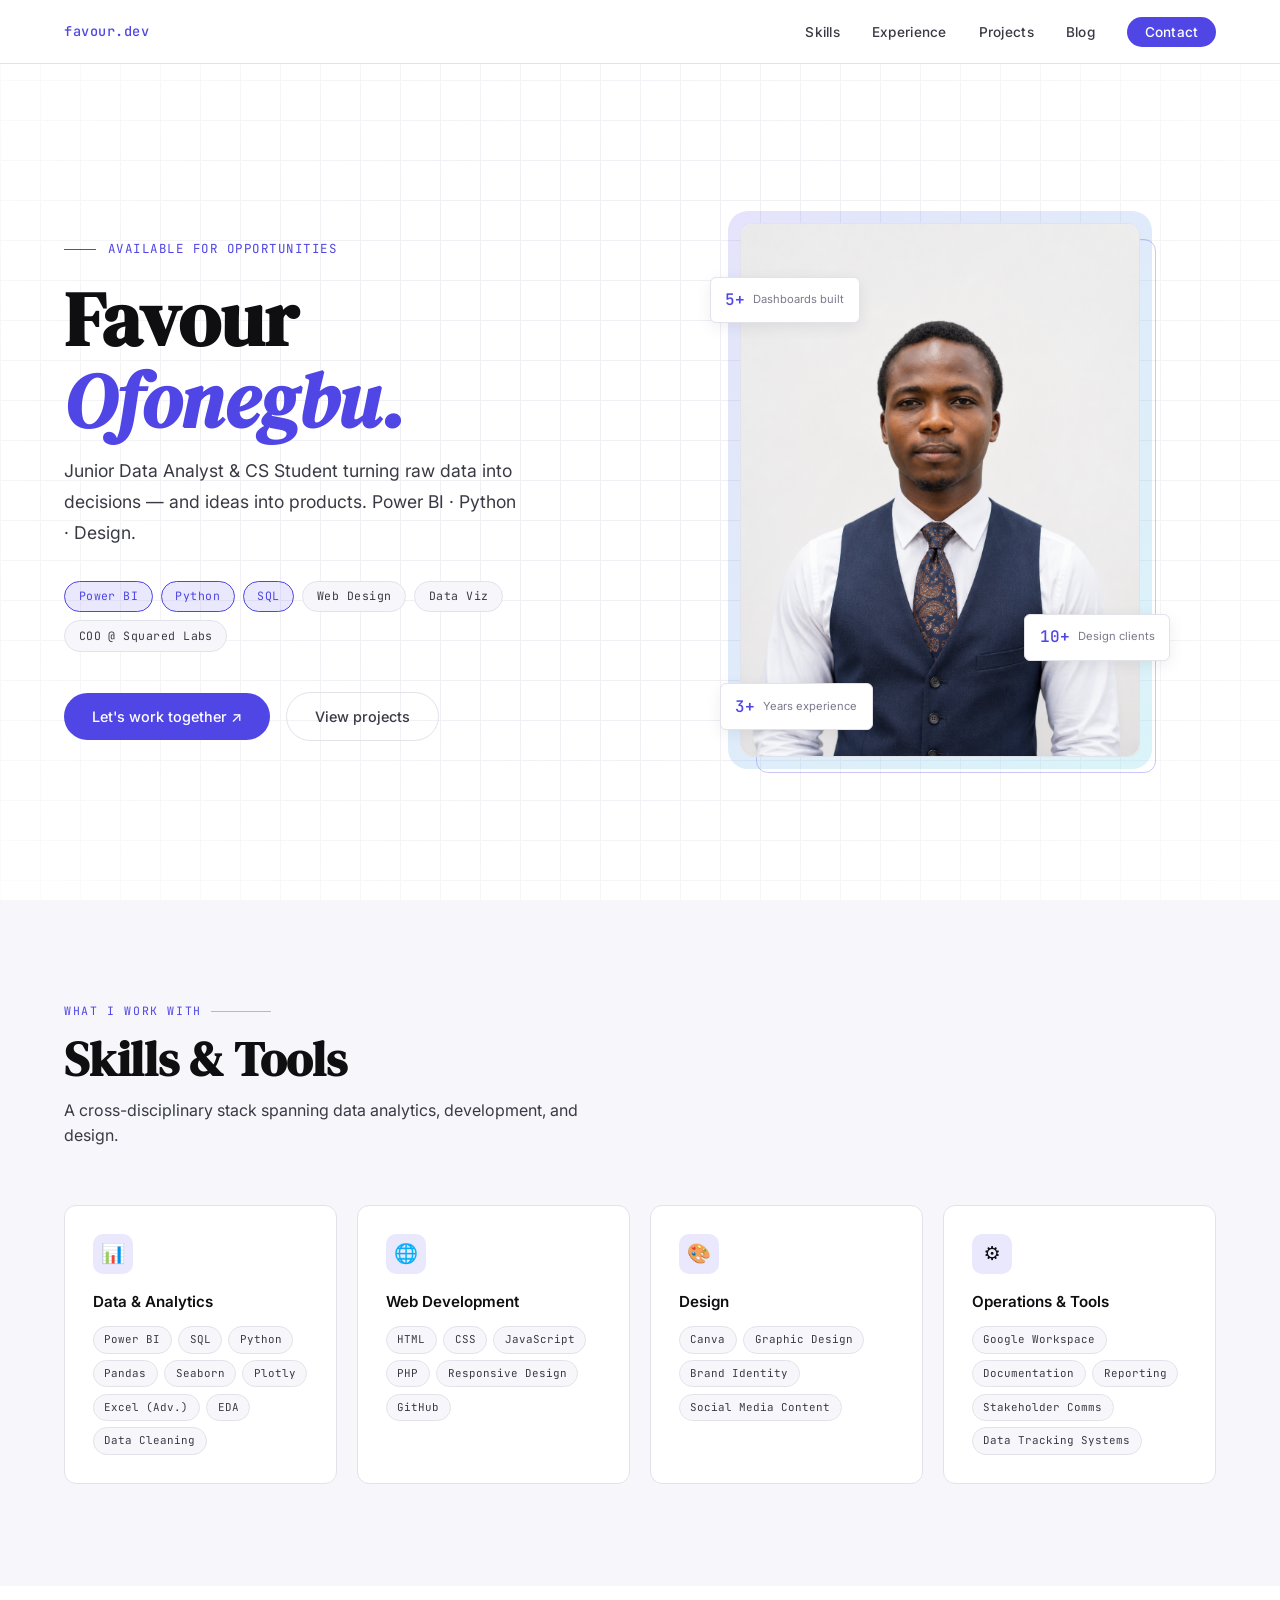
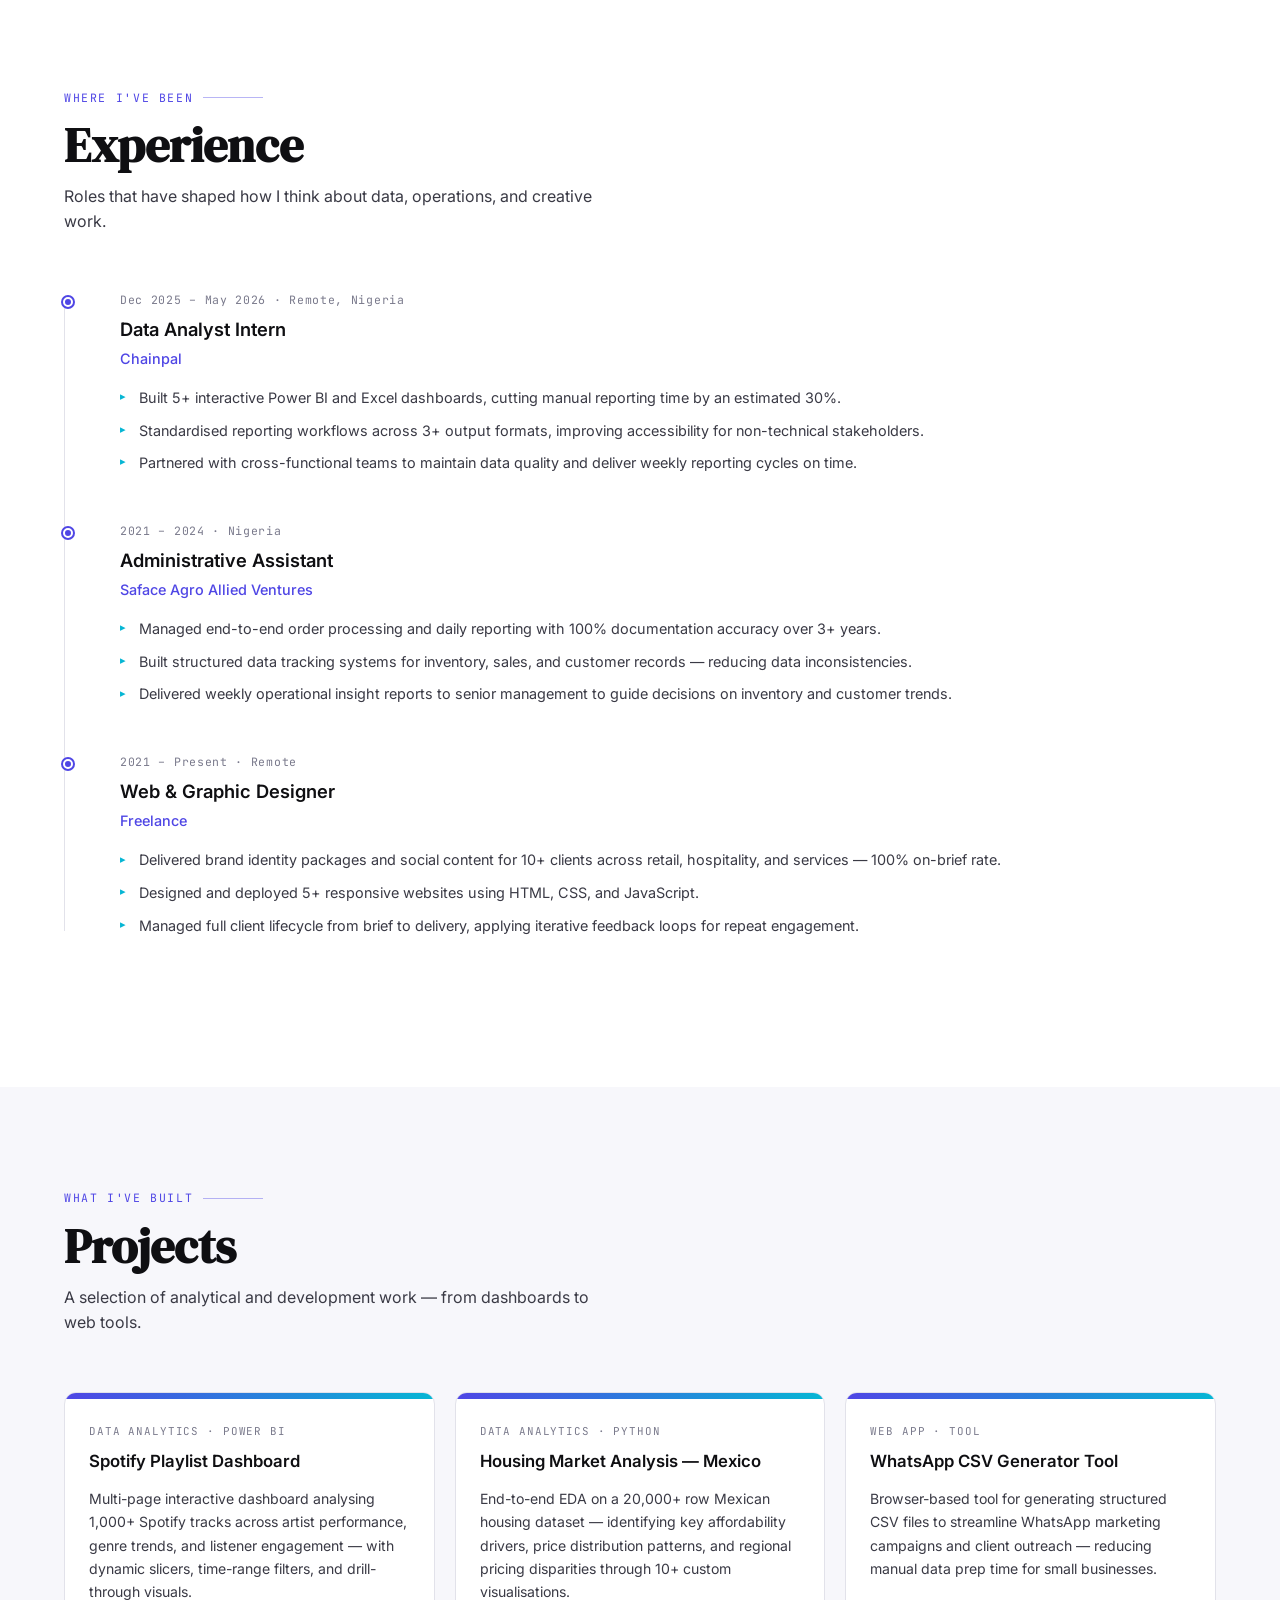
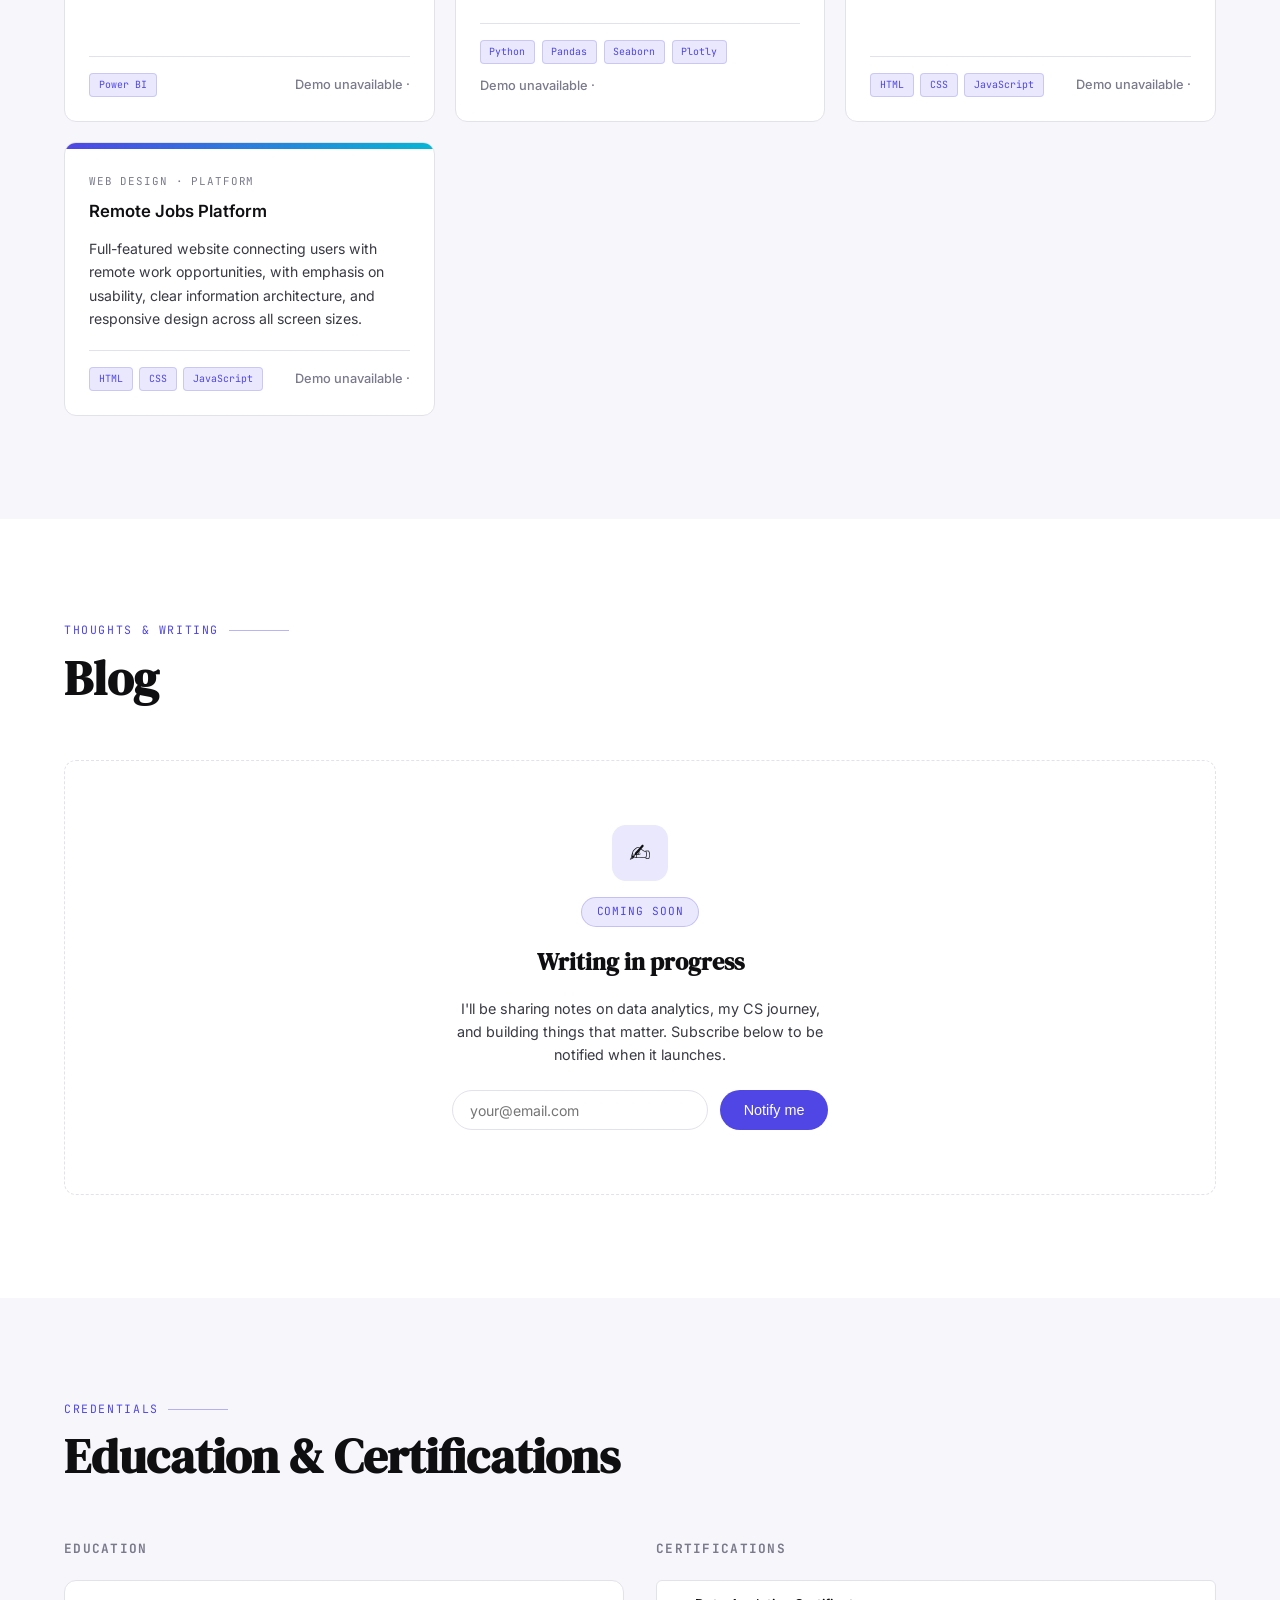
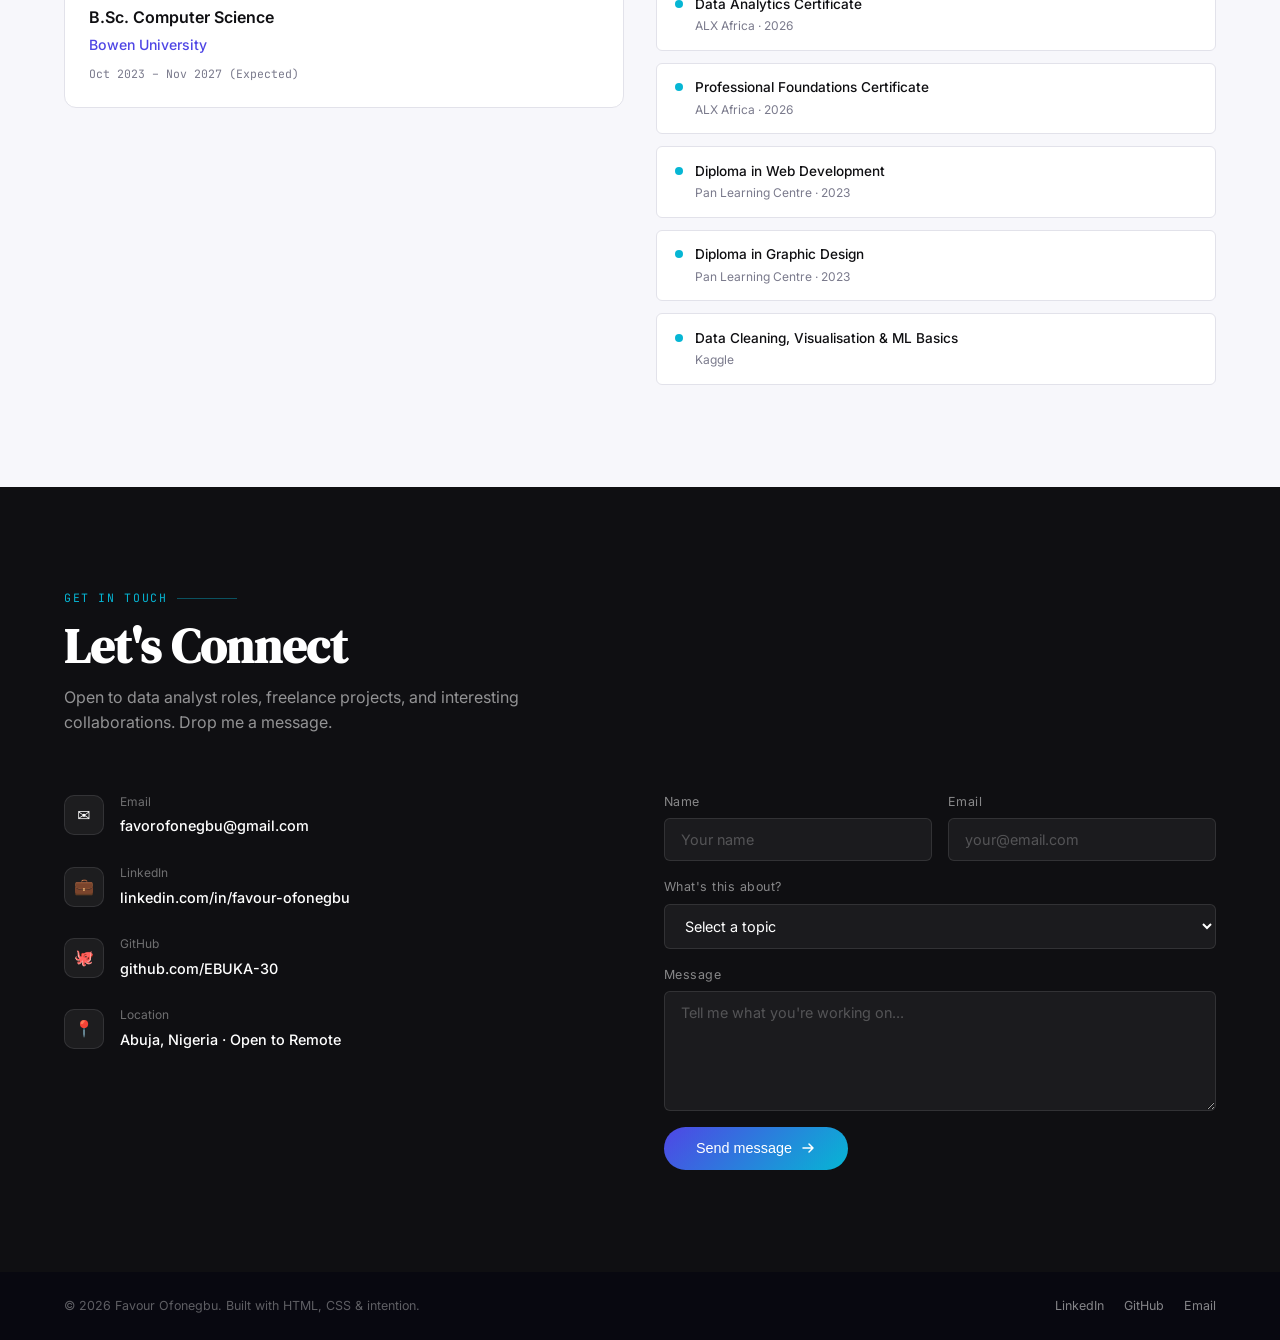
==== commit 92ccc5c3: "describe what you changed" ====
--- a/index.html
+++ b/index.html
@@ -748,14 +748,10 @@
 
     <div class="hero-visual">
       <div class="photo-frame">
-        <!-- Replace src with your actual photo path when deploying -->
+        
         <div class="photo-placeholder" id="photo-area">
-          <svg width="64" height="64" viewBox="0 0 64 64" fill="none" xmlns="http://www.w3.org/2000/svg">
-            <circle cx="32" cy="24" r="14" stroke="#4F46E5" stroke-width="1.5"/>
-            <path d="M8 56c0-13.255 10.745-24 24-24s24 10.745 24 24" stroke="#4F46E5" stroke-width="1.5" stroke-linecap="round"/>
-          </svg>
-          <span class="placeholder-text">Add your photo here<br/>(replace in code)</span>
-        </div>
+  <img src="Ebuka Ofonegbu.png" alt="Favour Ofonegbu" />
+</div>
         <div class="data-chip chip-1">
           <span class="chip-val">5+</span>
           <span class="chip-label">Dashboards built</span>
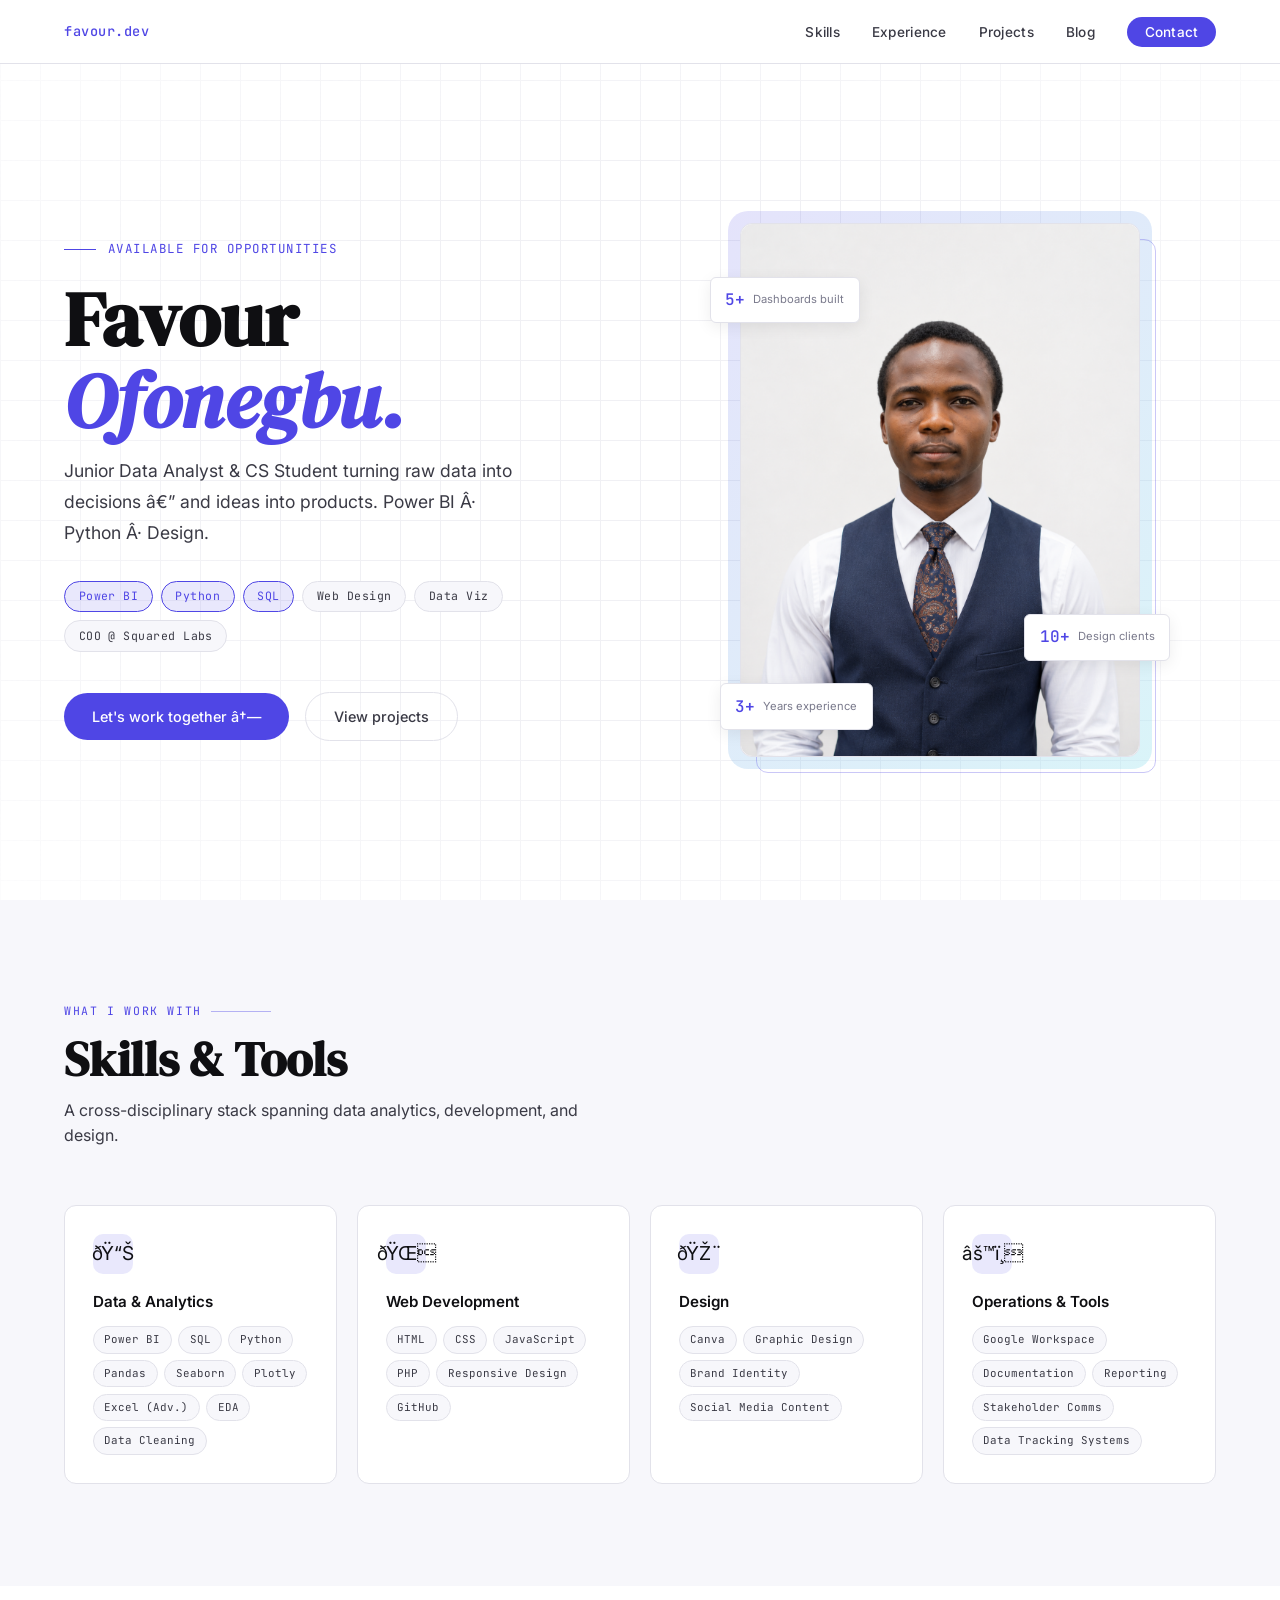
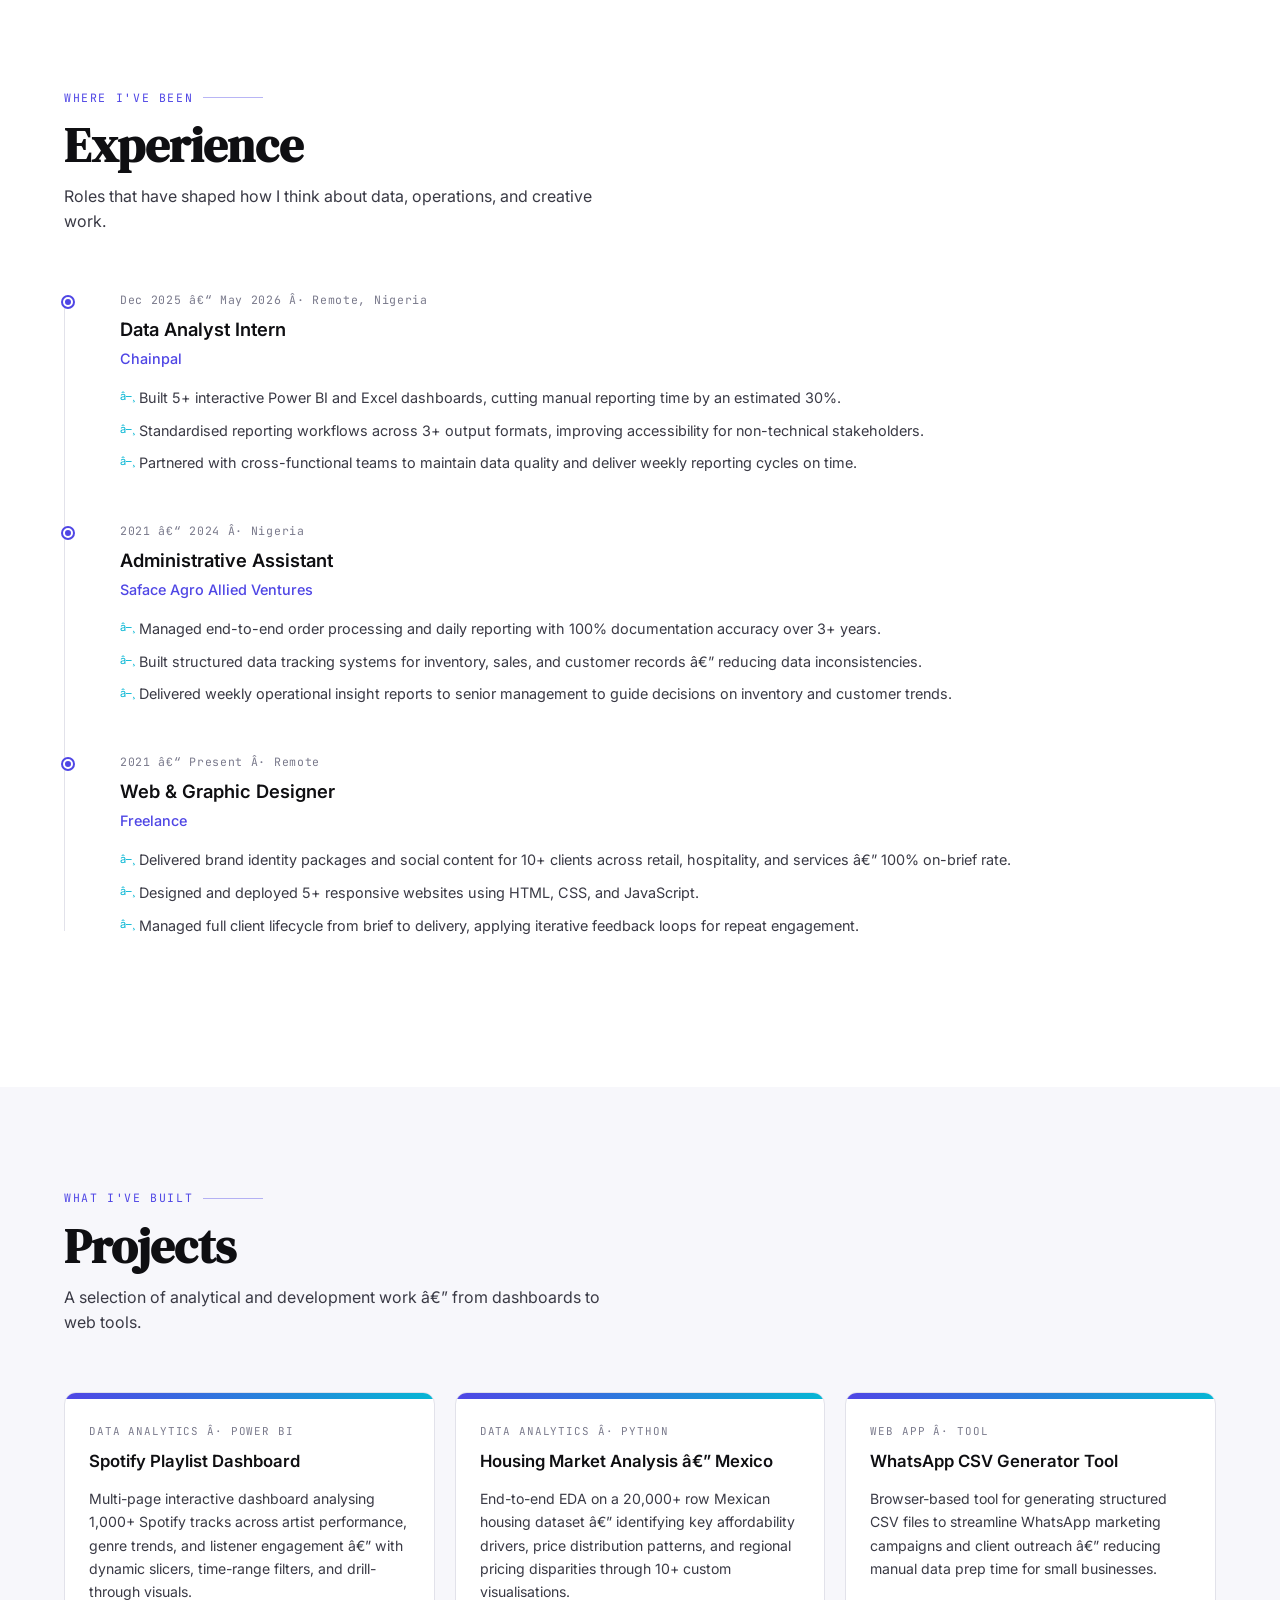
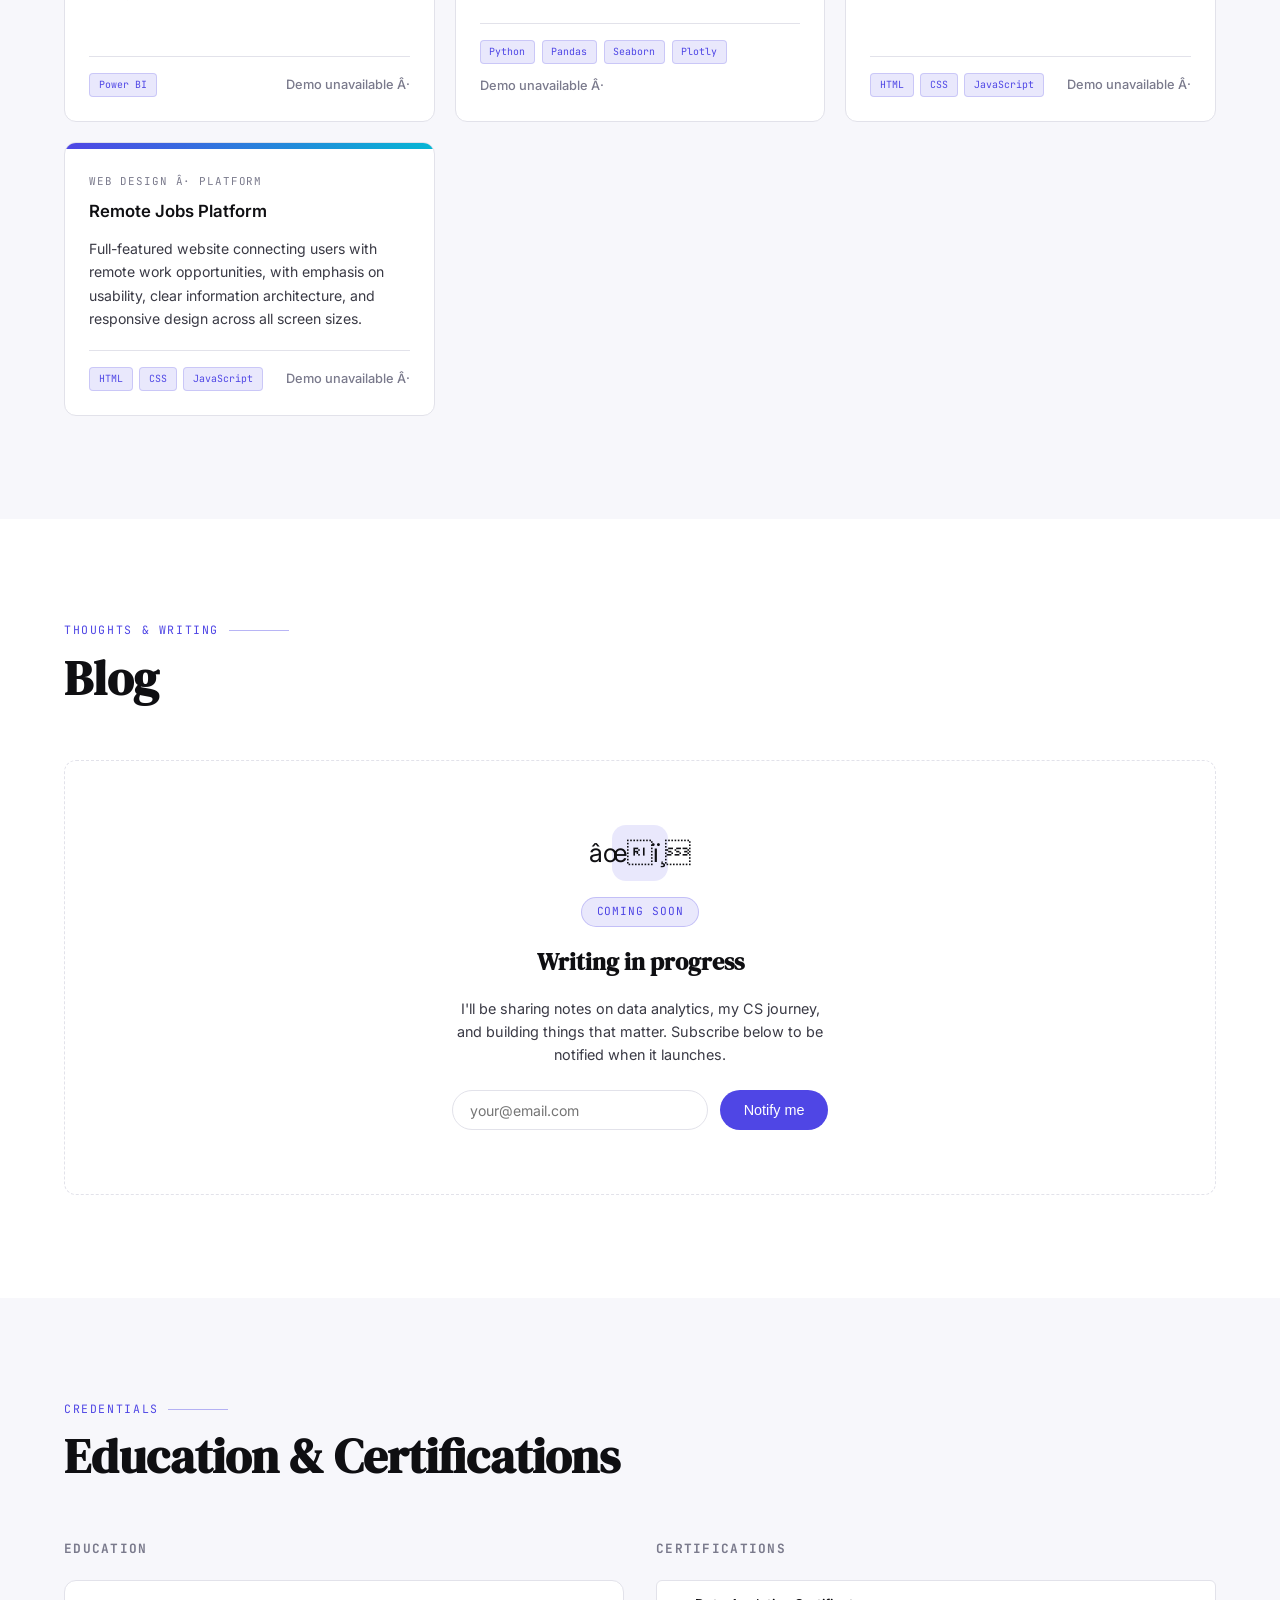
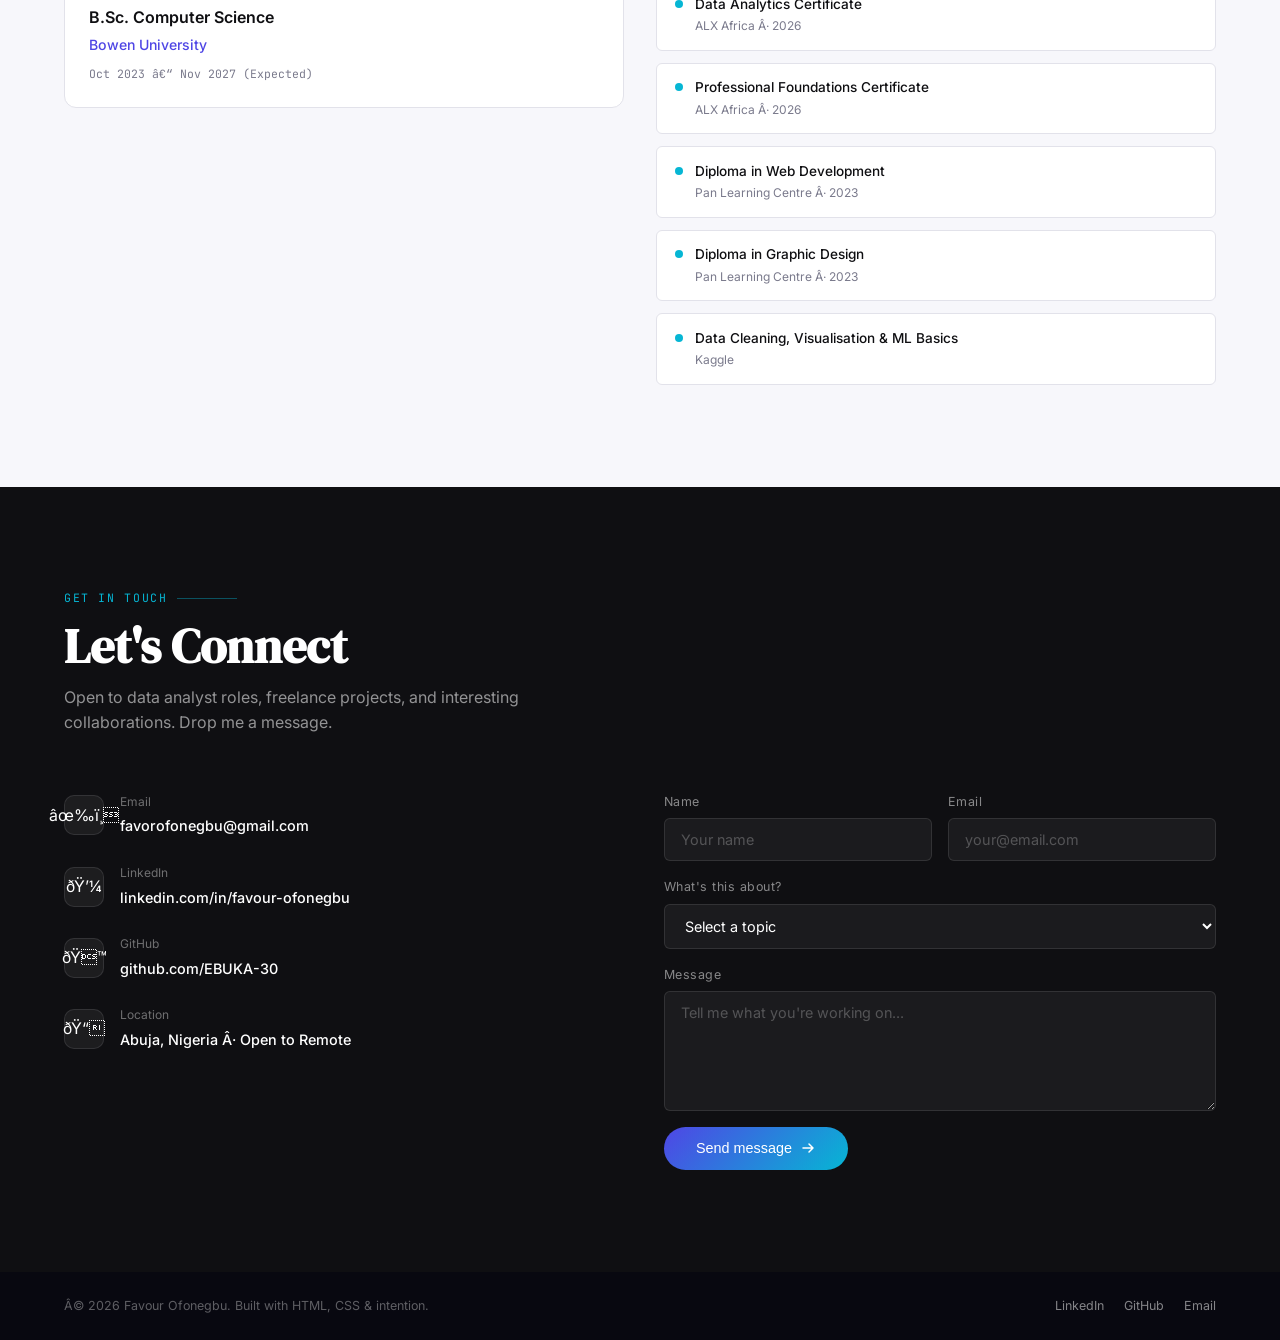
==== commit 735929e8: "describe what you changed" ====
--- a/index.html
+++ b/index.html
@@ -1,6 +1,7 @@
 <!DOCTYPE html>
 <html lang="en">
 <head>
+  <favicon href="ChatGPT Image May 5, 2026, 12_24_24 PM.png"
   <meta charset="UTF-8" />
   <meta name="viewport" content="width=device-width, initial-scale=1.0" />
   <title>Favour Ofonegbu — Data Analyst & Designer</title>
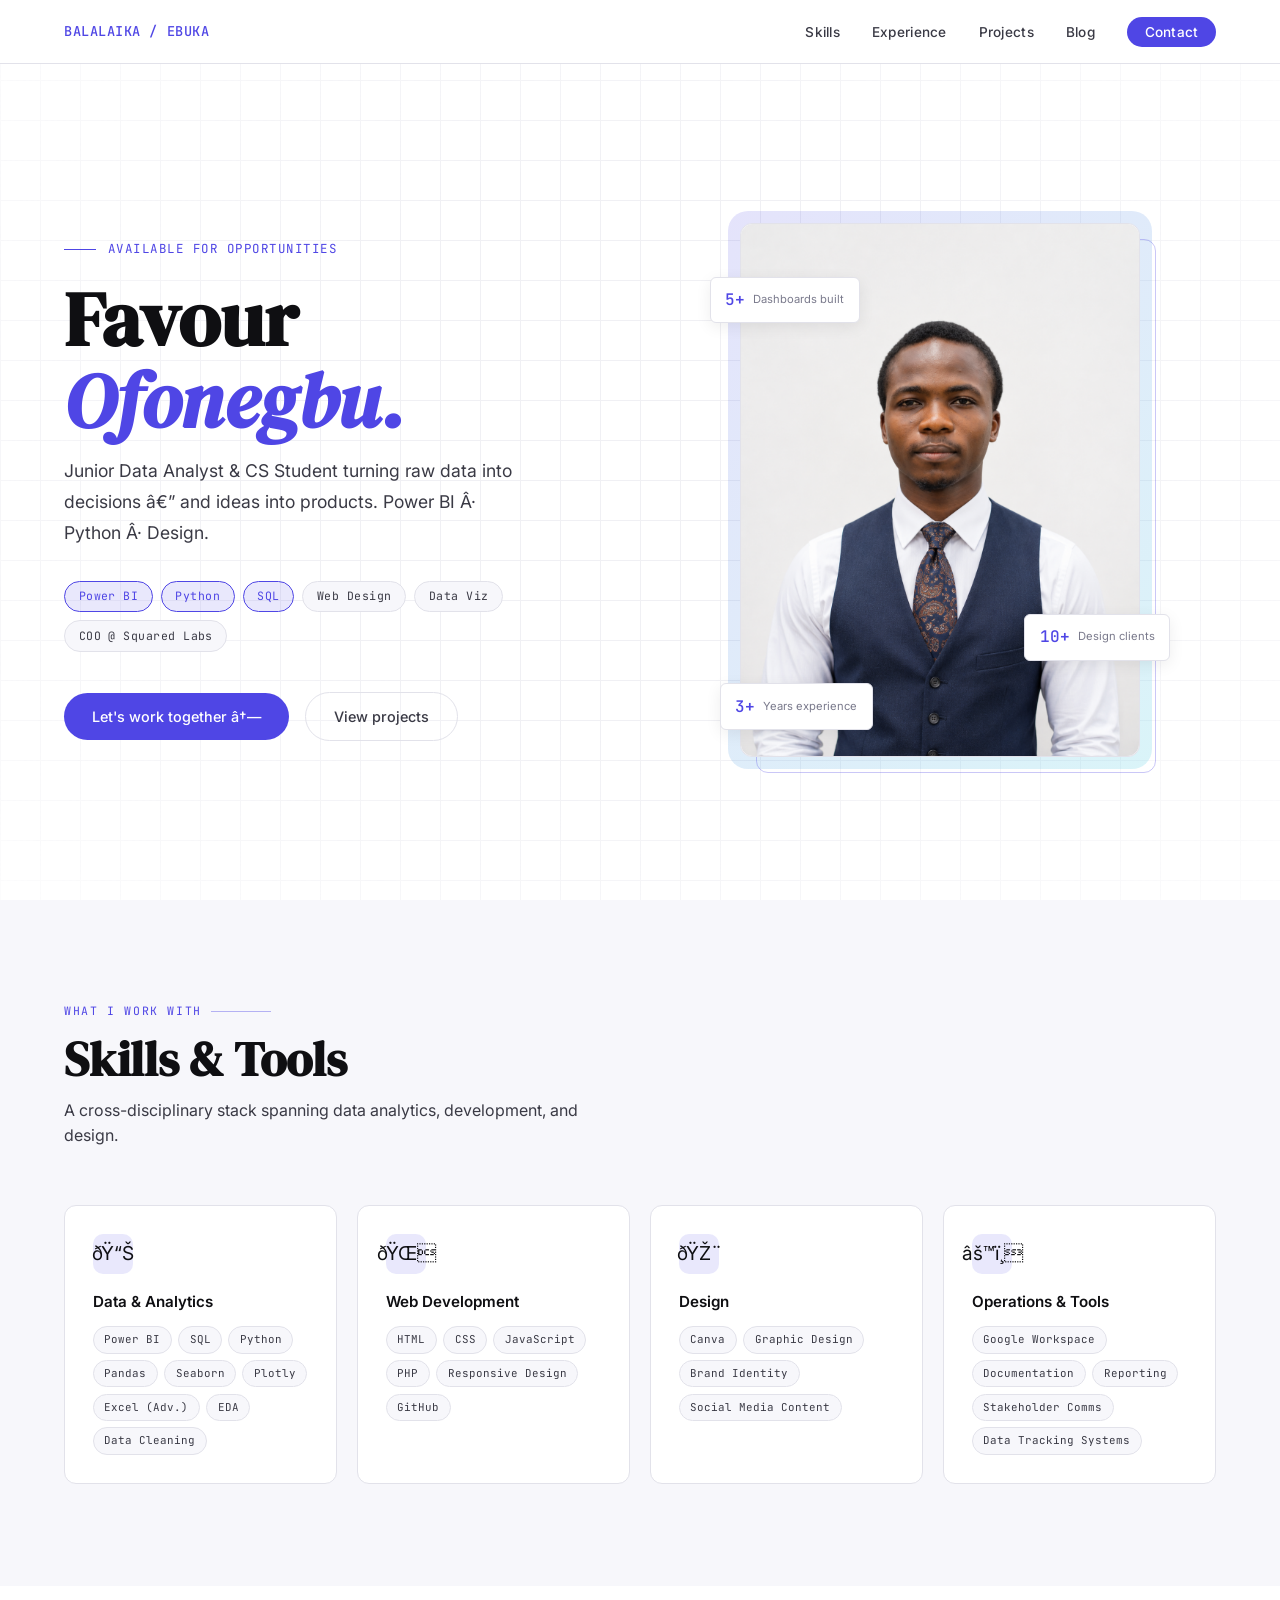
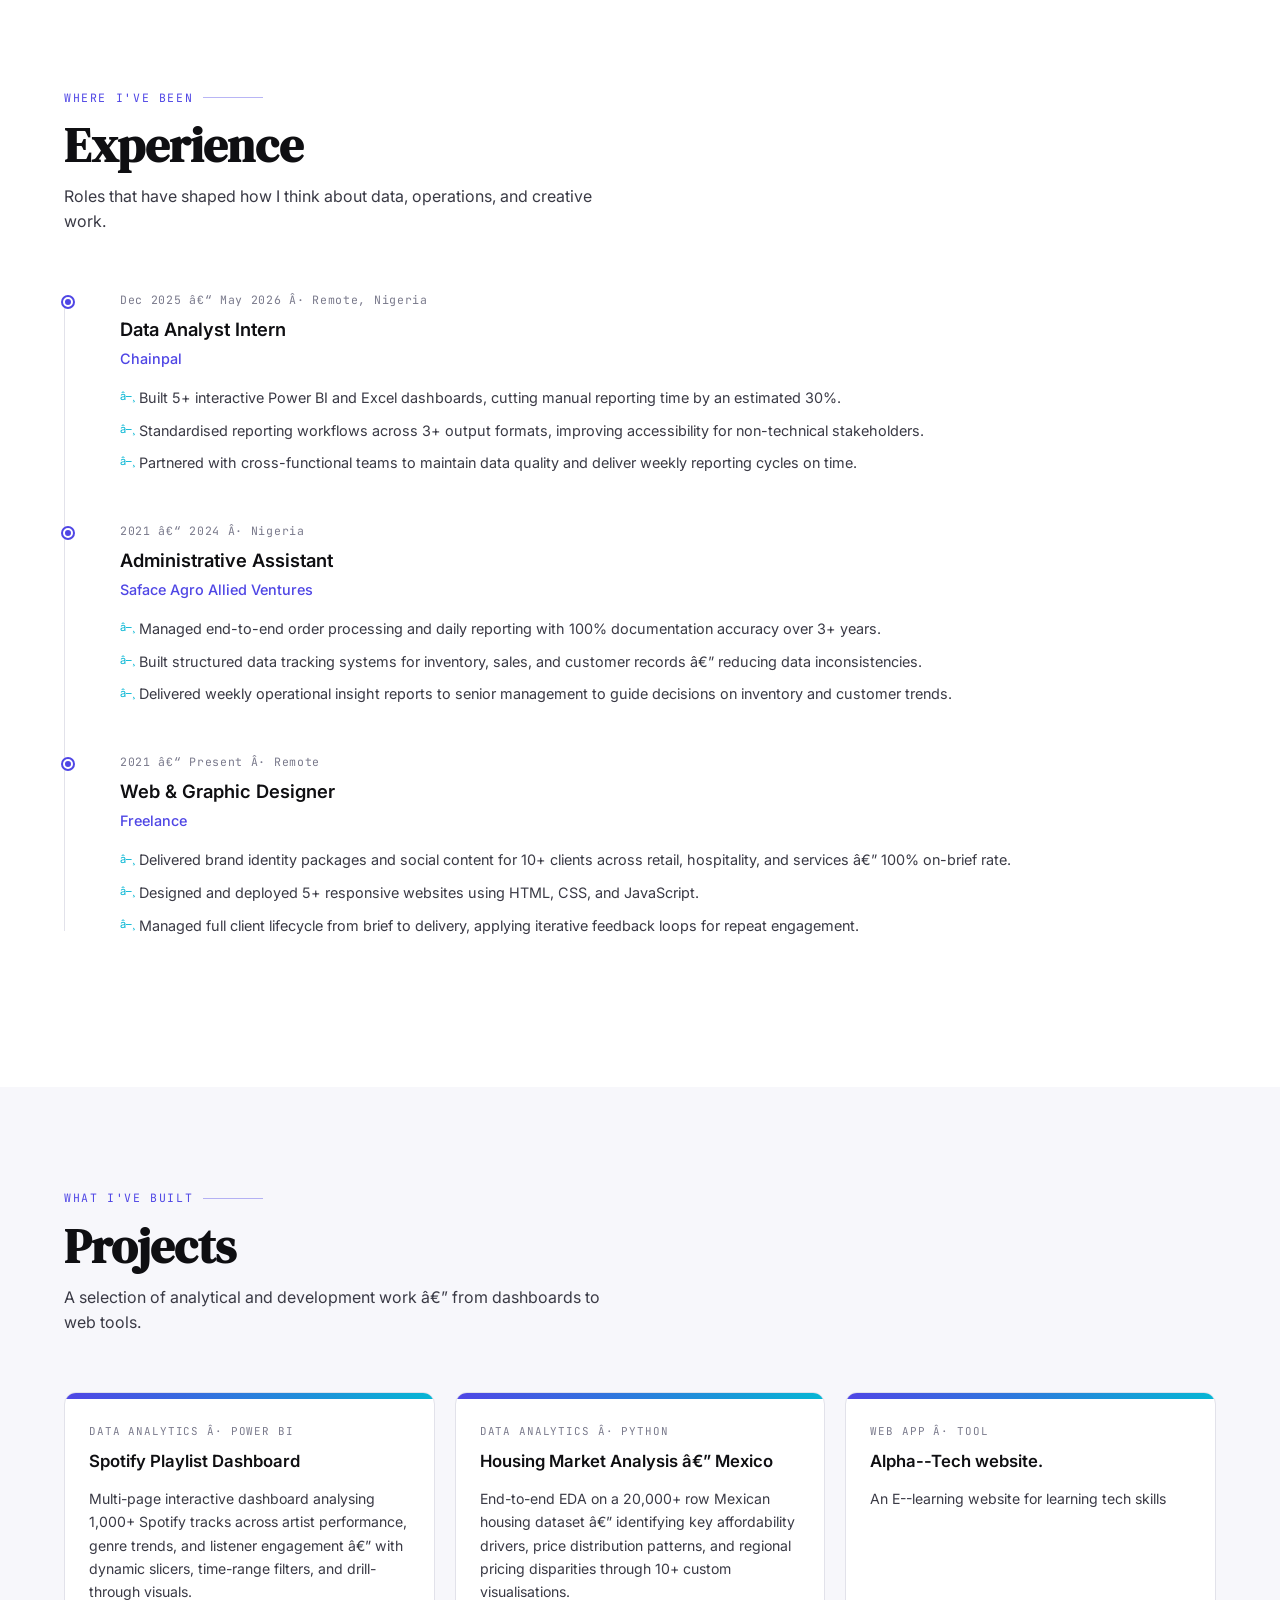
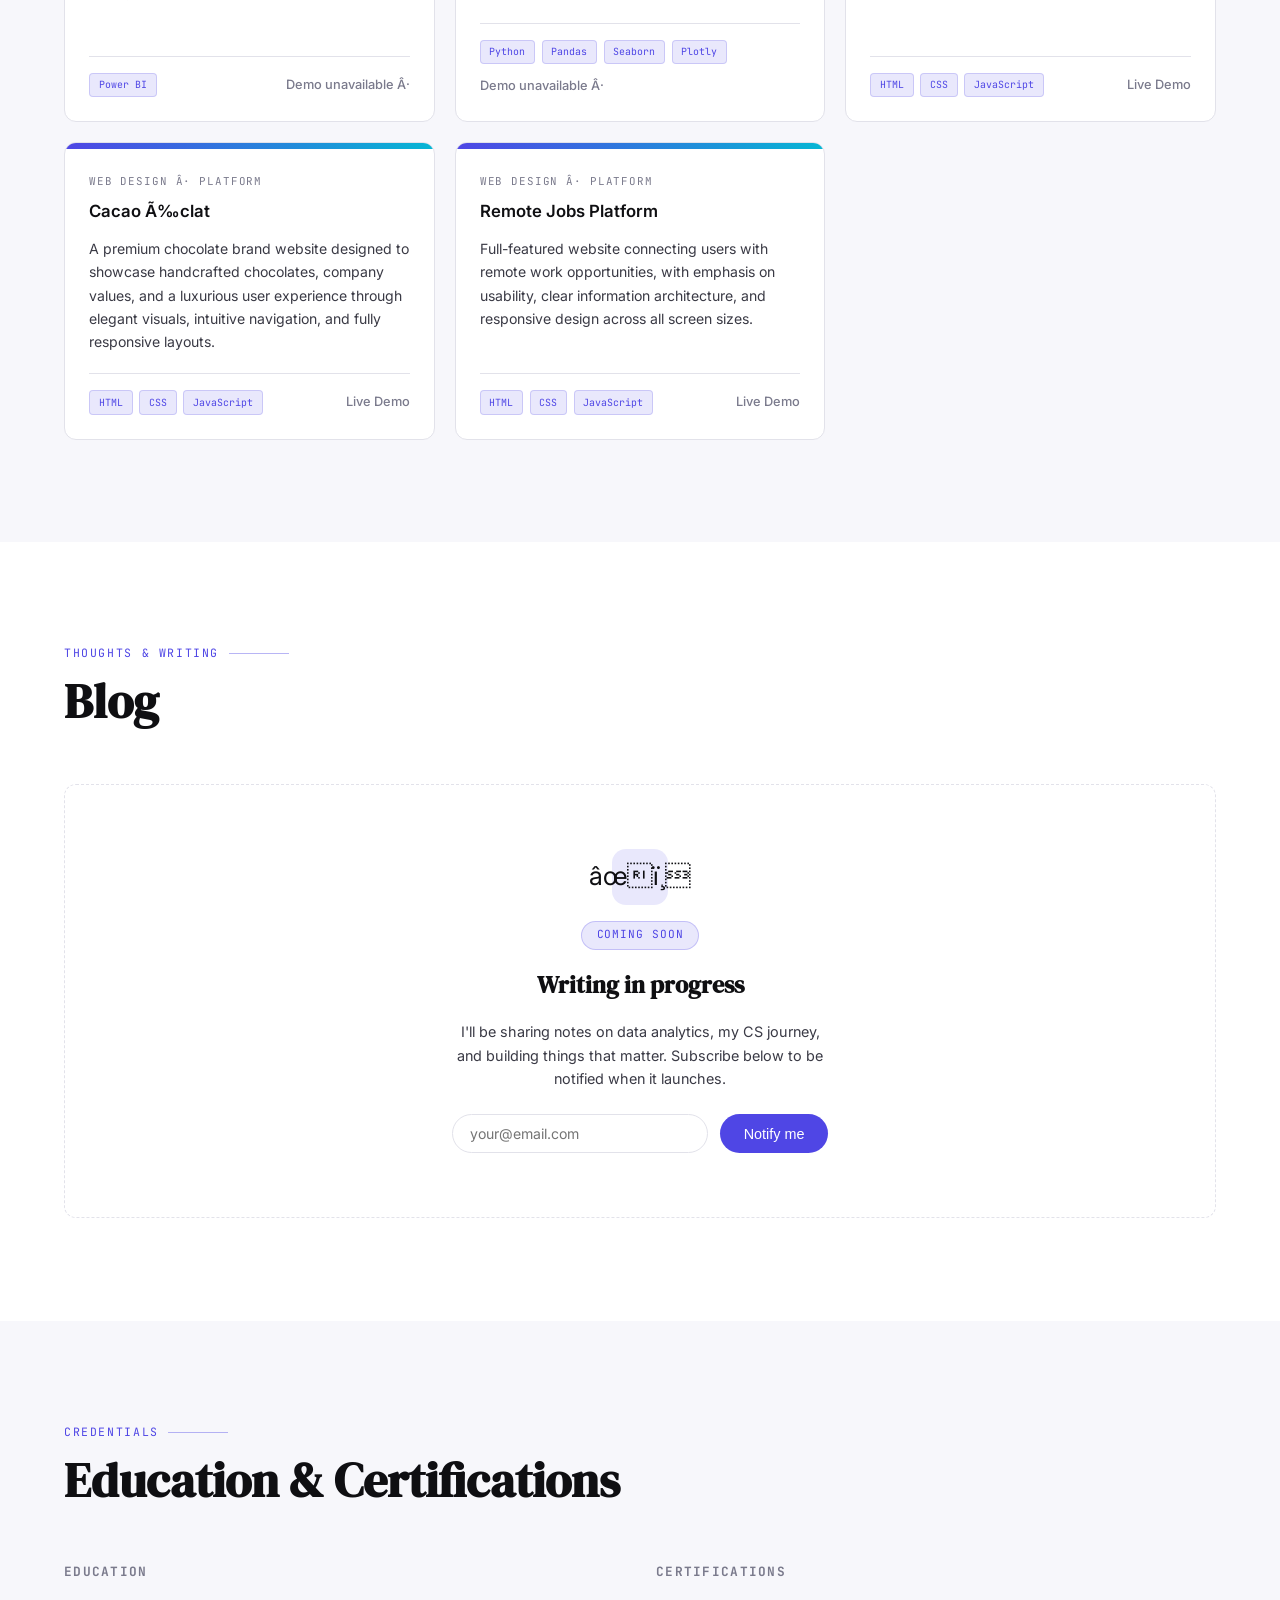
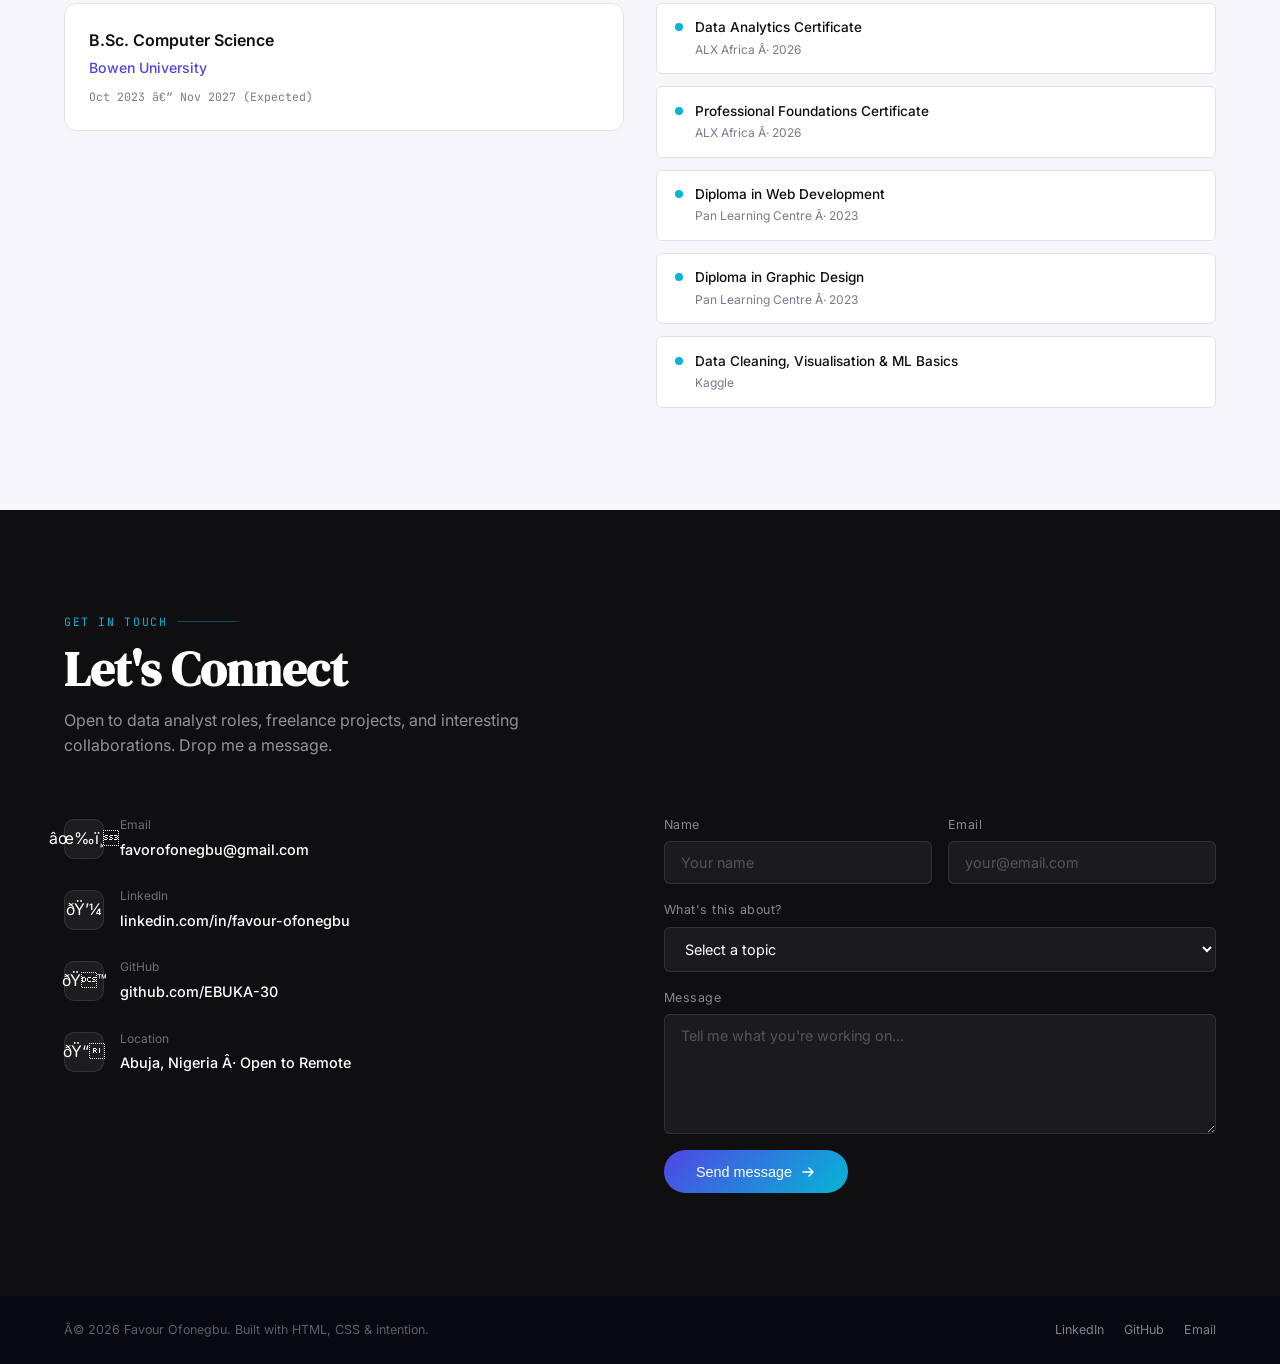
==== commit b9eb1d6e: "Add portfolio projects" ====
--- a/index.html
+++ b/index.html
@@ -709,7 +709,7 @@
 
   <!-- NAV -->
   <nav>
-    <a class="nav-logo" href="#hero">favour.dev</a>
+    <a class="nav-logo" href="#hero">BALALAIKA  /  EBUKA</a>
     <ul class="nav-links" id="nav-links">
       <li><a href="#skills">Skills</a></li>
       <li><a href="#experience">Experience</a></li>
@@ -912,15 +912,17 @@
         <div class="project-banner"></div>
         <div class="project-body">
           <div class="project-type">Web App · Tool</div>
-          <div class="project-title">WhatsApp CSV Generator Tool</div>
-          <p class="project-desc">Browser-based tool for generating structured CSV files to streamline WhatsApp marketing campaigns and client outreach — reducing manual data prep time for small businesses.</p>
+          <div class="project-title">Alpha--Tech website.</div>
+          <p class="project-desc"> An E--learning website for learning tech skills </p>
           <div class="project-footer">
             <div class="project-stack">
               <span class="stack-badge">HTML</span>
               <span class="stack-badge">CSS</span>
               <span class="stack-badge">JavaScript</span>
             </div>
-            <a class="project-link unavailable">Demo unavailable ·</a>
+        <a href="./Alpha-Tech-Website/index.html" class="project-link">
+    Live Demo
+</a>
           </div>
         </div>
       </div>
@@ -928,7 +930,28 @@
         <div class="project-banner"></div>
         <div class="project-body">
           <div class="project-type">Web Design · Platform</div>
-          <div class="project-title">Remote Jobs Platform</div>
+          <div class="project-title">Cacao Éclat</div>
+          <p class="project-desc">A premium chocolate brand website designed to showcase handcrafted chocolates, company values, and a luxurious user experience through elegant visuals, intuitive navigation, and fully responsive layouts.</p>
+          <div class="project-footer">
+            <div class="project-stack">
+              <span class="stack-badge">HTML</span>
+              <span class="stack-badge">CSS</span>
+              <span class="stack-badge">JavaScript</span>
+            </div>
+           
+            <a href="./104/UPDATED CODE/COS.p.html" class="project-link">
+    Live Demo
+</a>
+          </div>
+        </div>
+      </div>
+
+       <div class="project-card reveal">
+        <div class="project-banner"></div>
+        <div class="project-body">
+          <div class="project-type">Web Design · Platform</div>
+          <div class="project-title">
+Remote Jobs Platform</div>
           <p class="project-desc">Full-featured website connecting users with remote work opportunities, with emphasis on usability, clear information architecture, and responsive design across all screen sizes.</p>
           <div class="project-footer">
             <div class="project-stack">
@@ -936,7 +959,10 @@
               <span class="stack-badge">CSS</span>
               <span class="stack-badge">JavaScript</span>
             </div>
-            <a class="project-link unavailable">Demo unavailable ·</a>
+           
+            <a href="./Melloremote-Website/NEW.HTML" class="project-link">
+    Live Demo
+</a>
           </div>
         </div>
       </div>
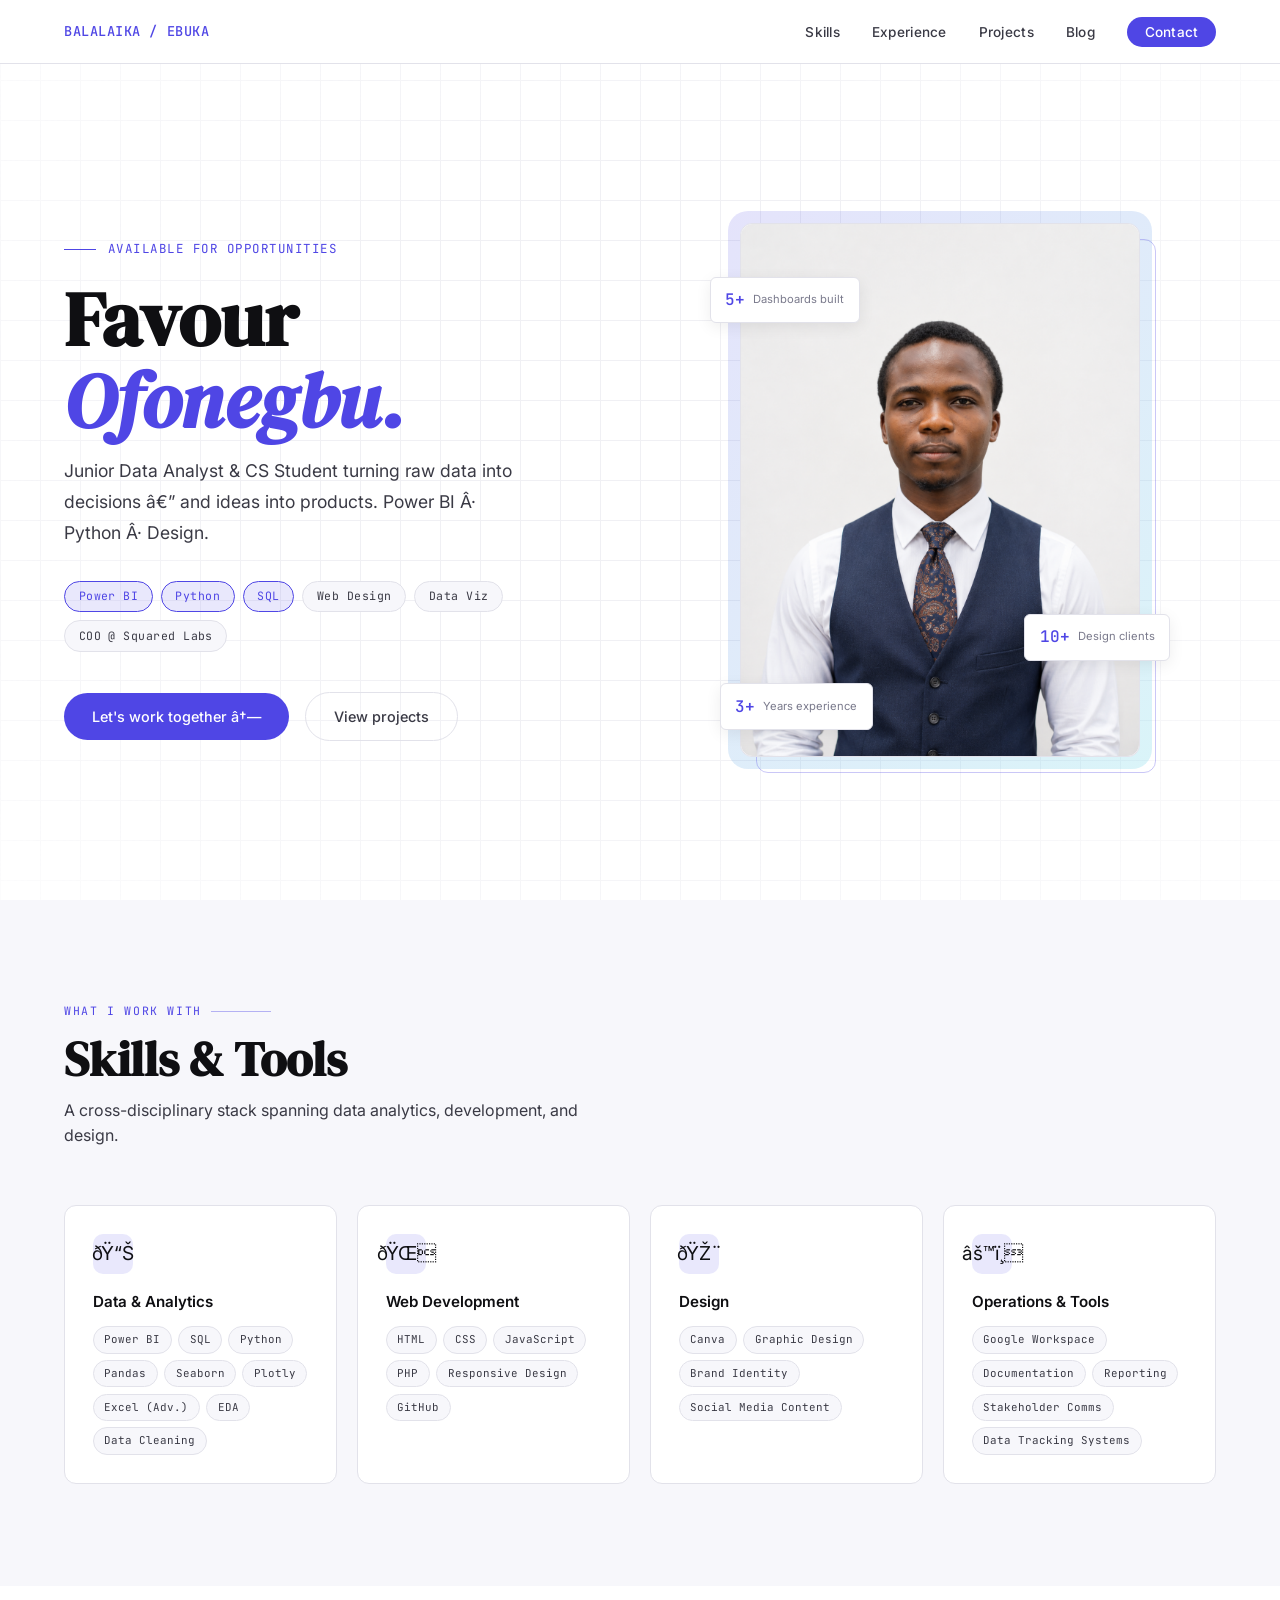
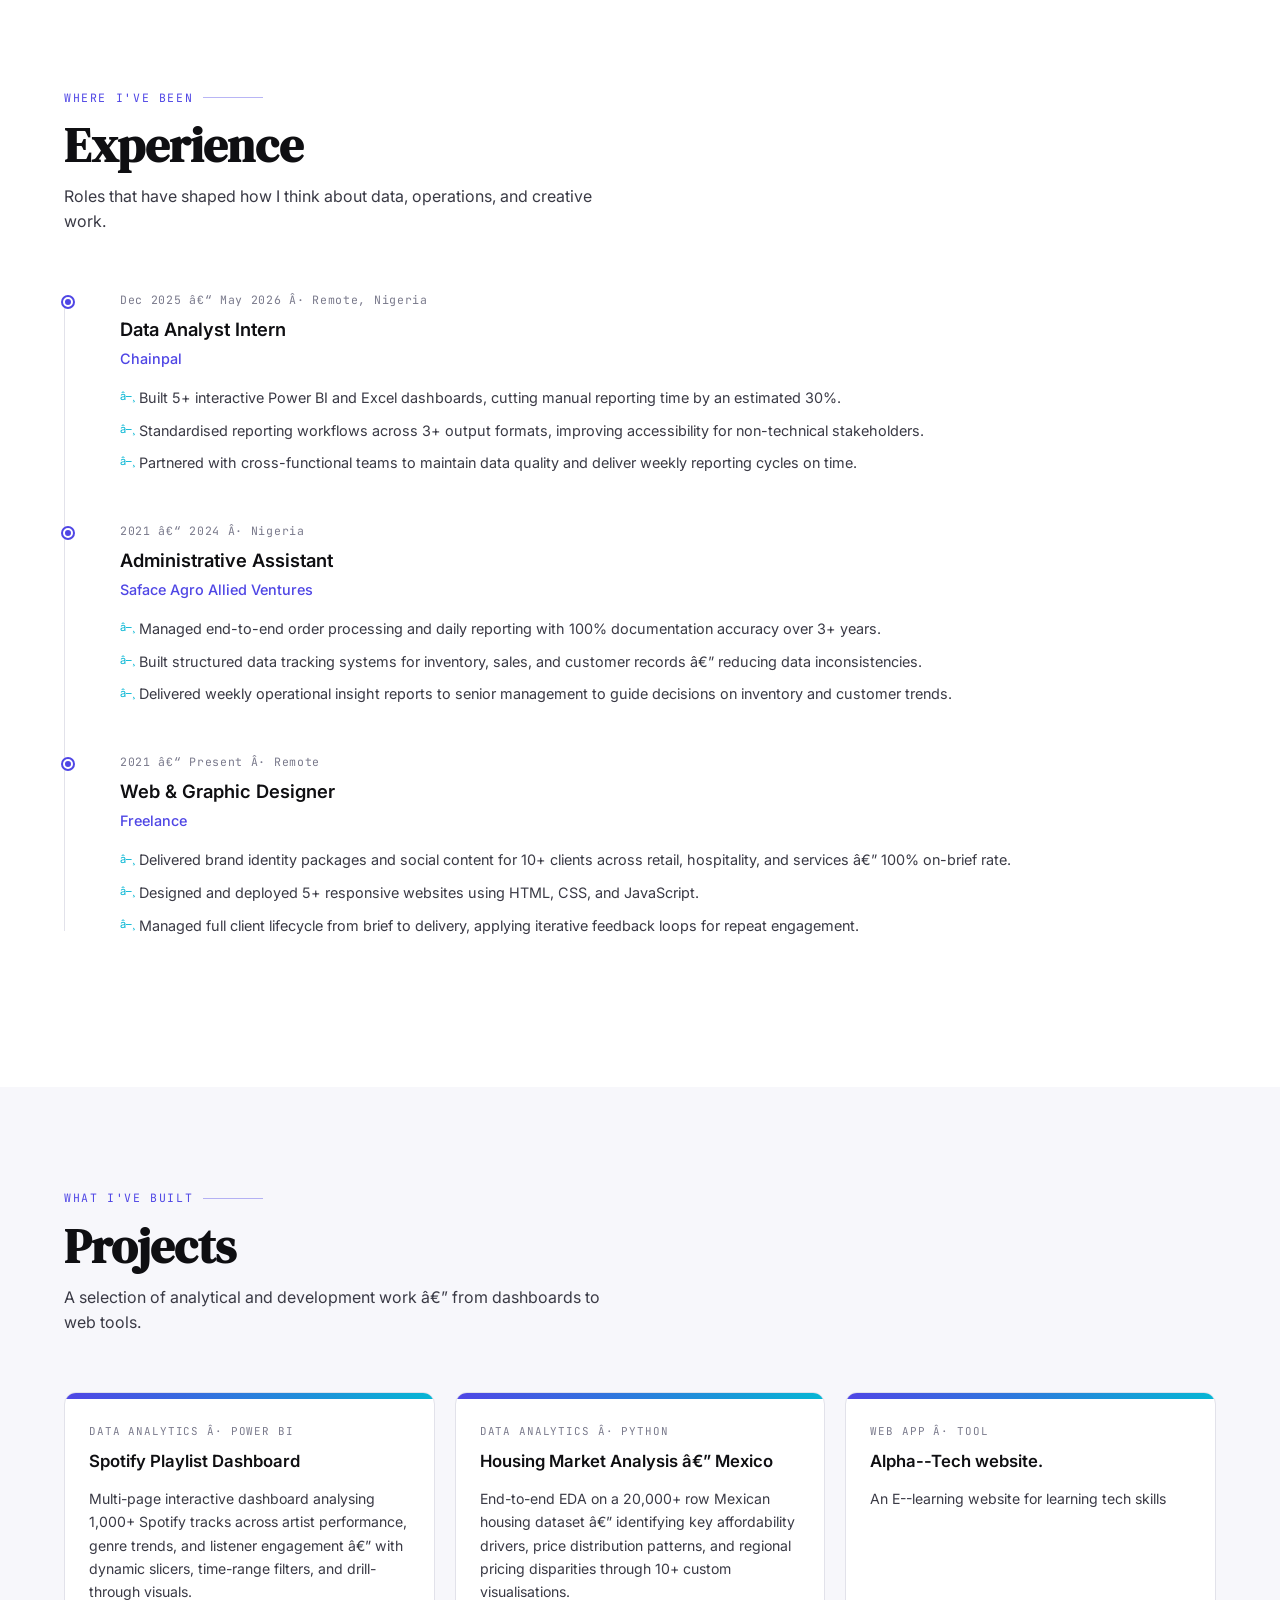
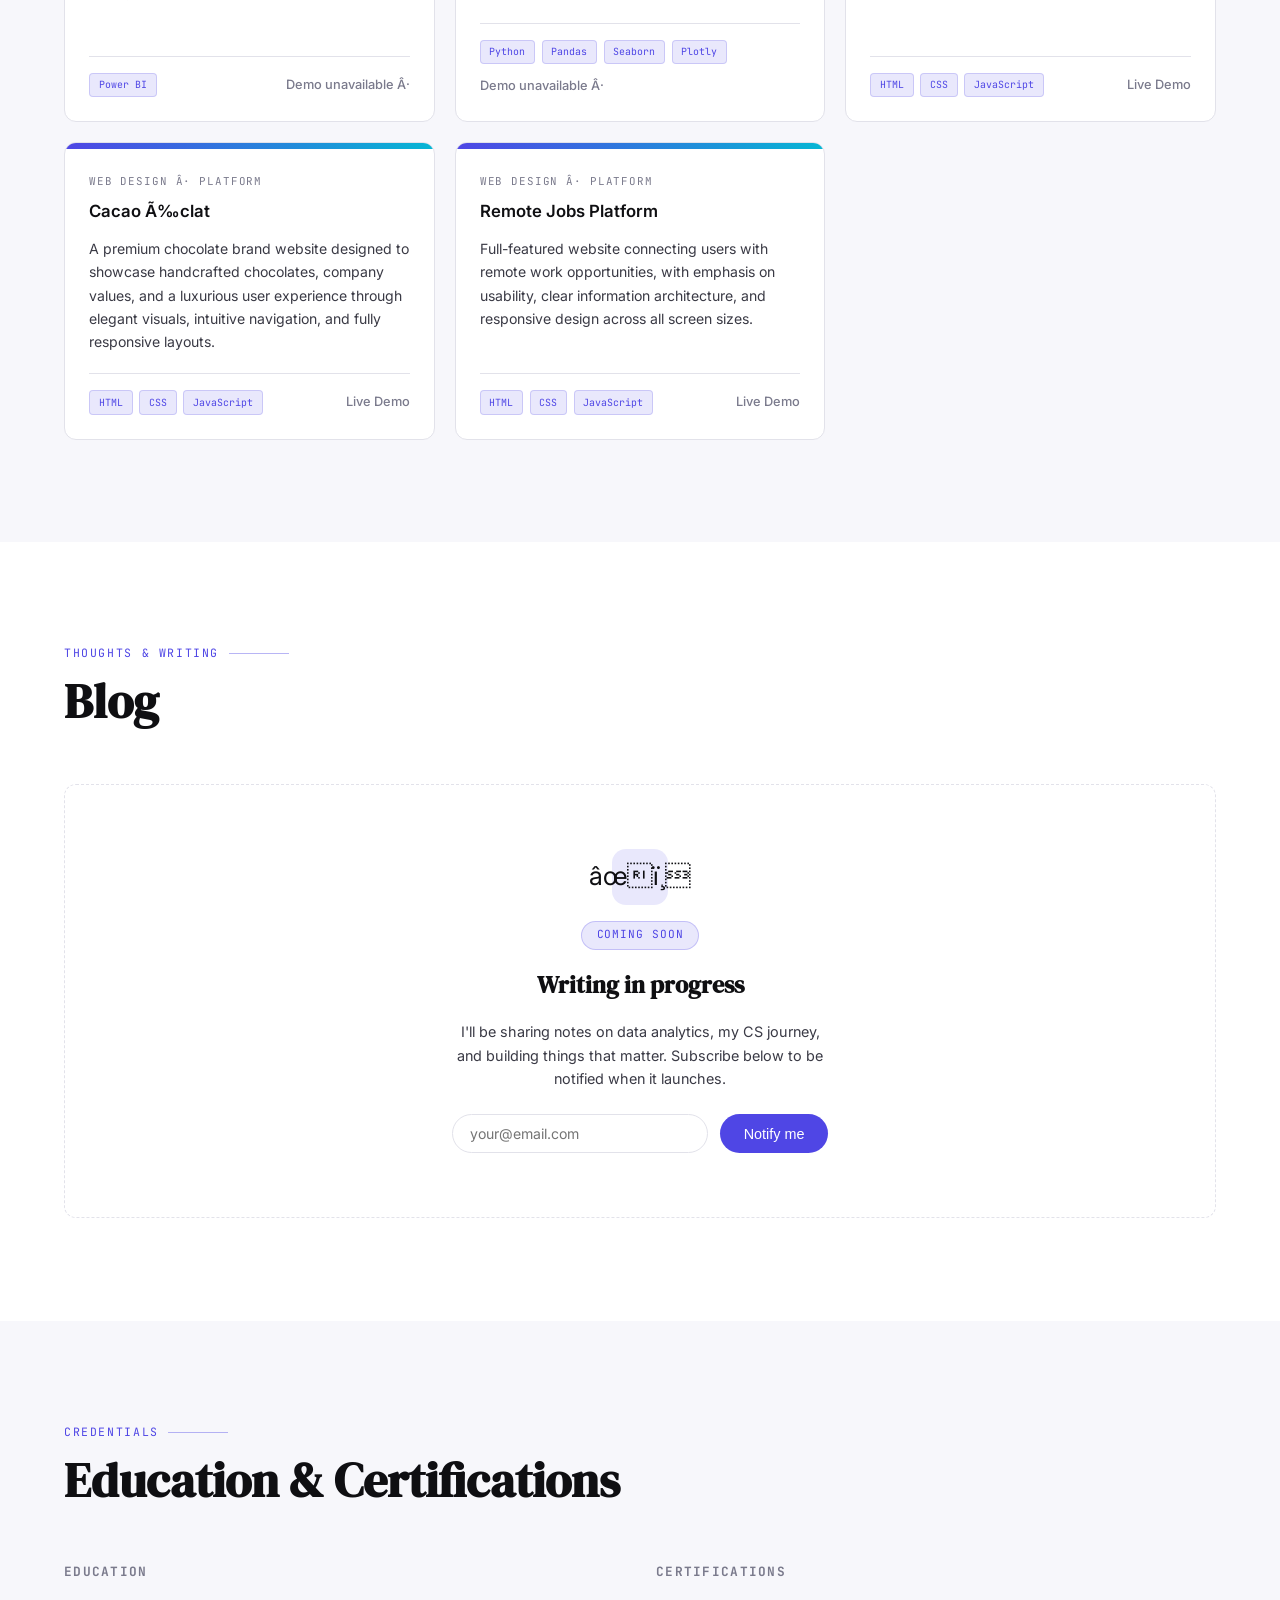
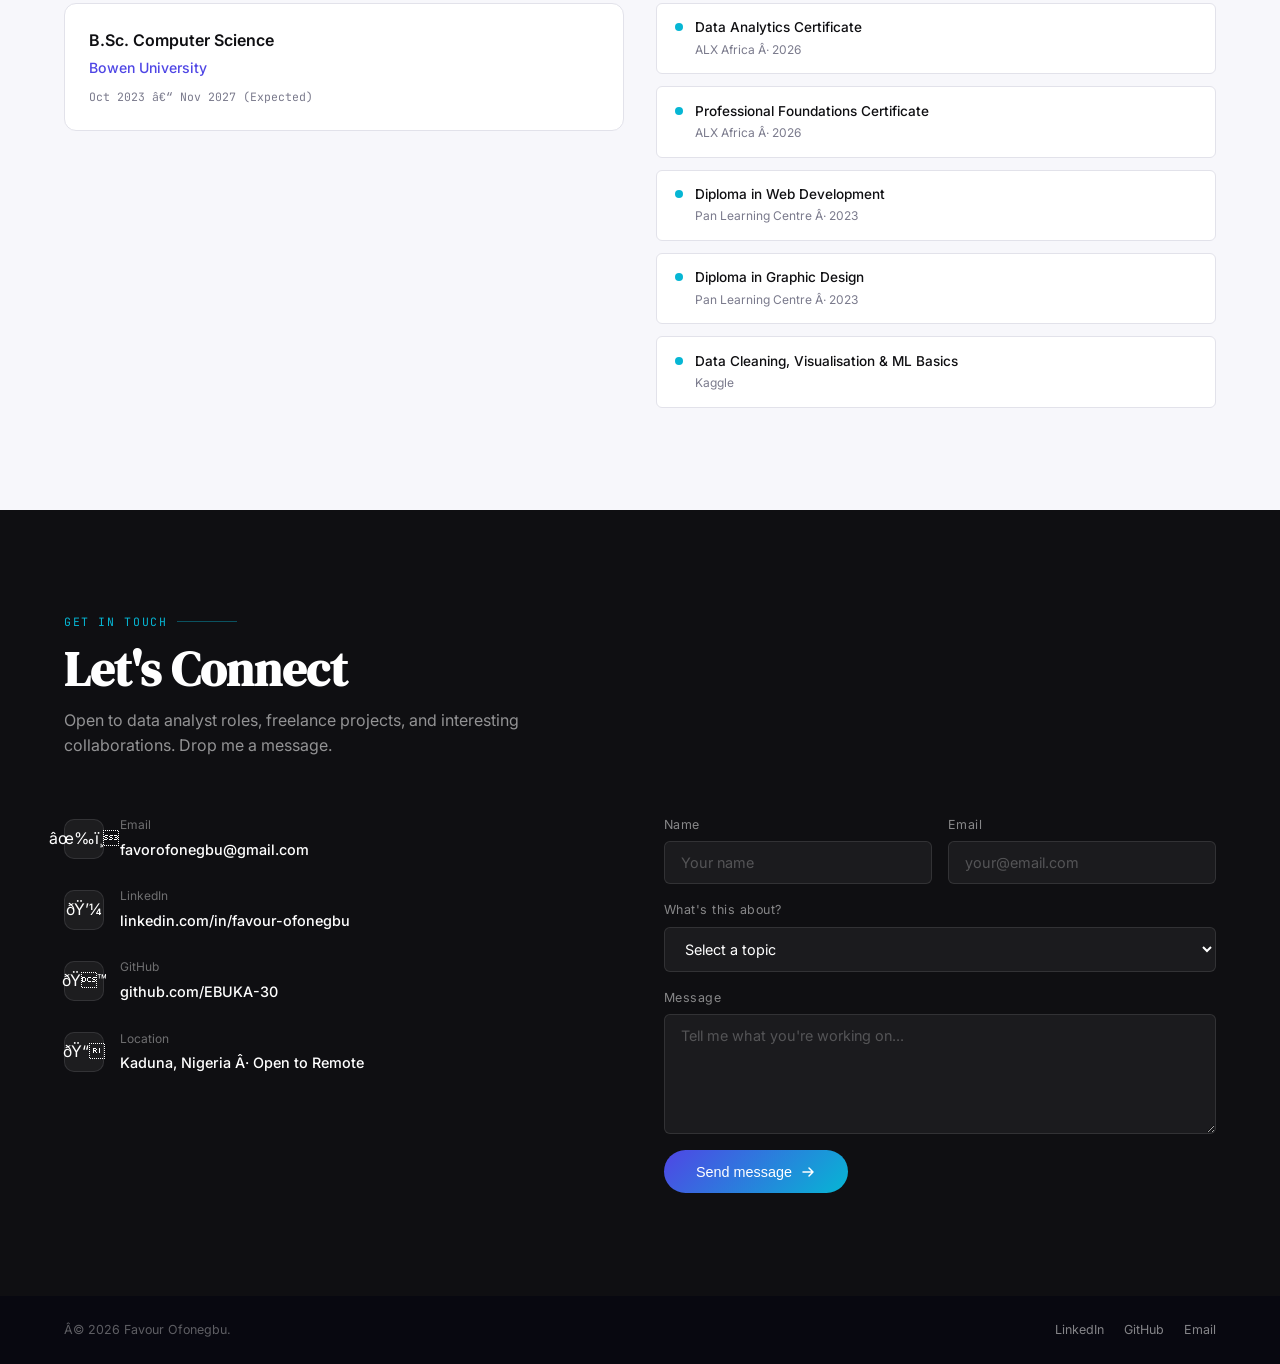
==== commit a27e1304: "Update html file" ====
--- a/index.html
+++ b/index.html
@@ -1080,7 +1080,7 @@
           <div class="contact-icon">📍</div>
           <div>
             <div class="contact-link-label">Location</div>
-            <span class="contact-link-val" style="cursor:default;">Abuja, Nigeria · Open to Remote</span>
+            <span class="contact-link-val" style="cursor:default;">Kaduna, Nigeria · Open to Remote</span>
           </div>
         </div>
       </div>
@@ -1126,7 +1126,7 @@
 
   <!-- FOOTER -->
   <footer>
-    <span>© 2026 Favour Ofonegbu. Built with HTML, CSS & intention.</span>
+    <span>© 2026 Favour Ofonegbu.</span>
     <div class="footer-socials">
       <a href="https://linkedin.com/in/favour-ofonegbu" target="_blank" rel="noopener">LinkedIn</a>
       <a href="https://github.com/EBUKA-30" target="_blank" rel="noopener">GitHub</a>
